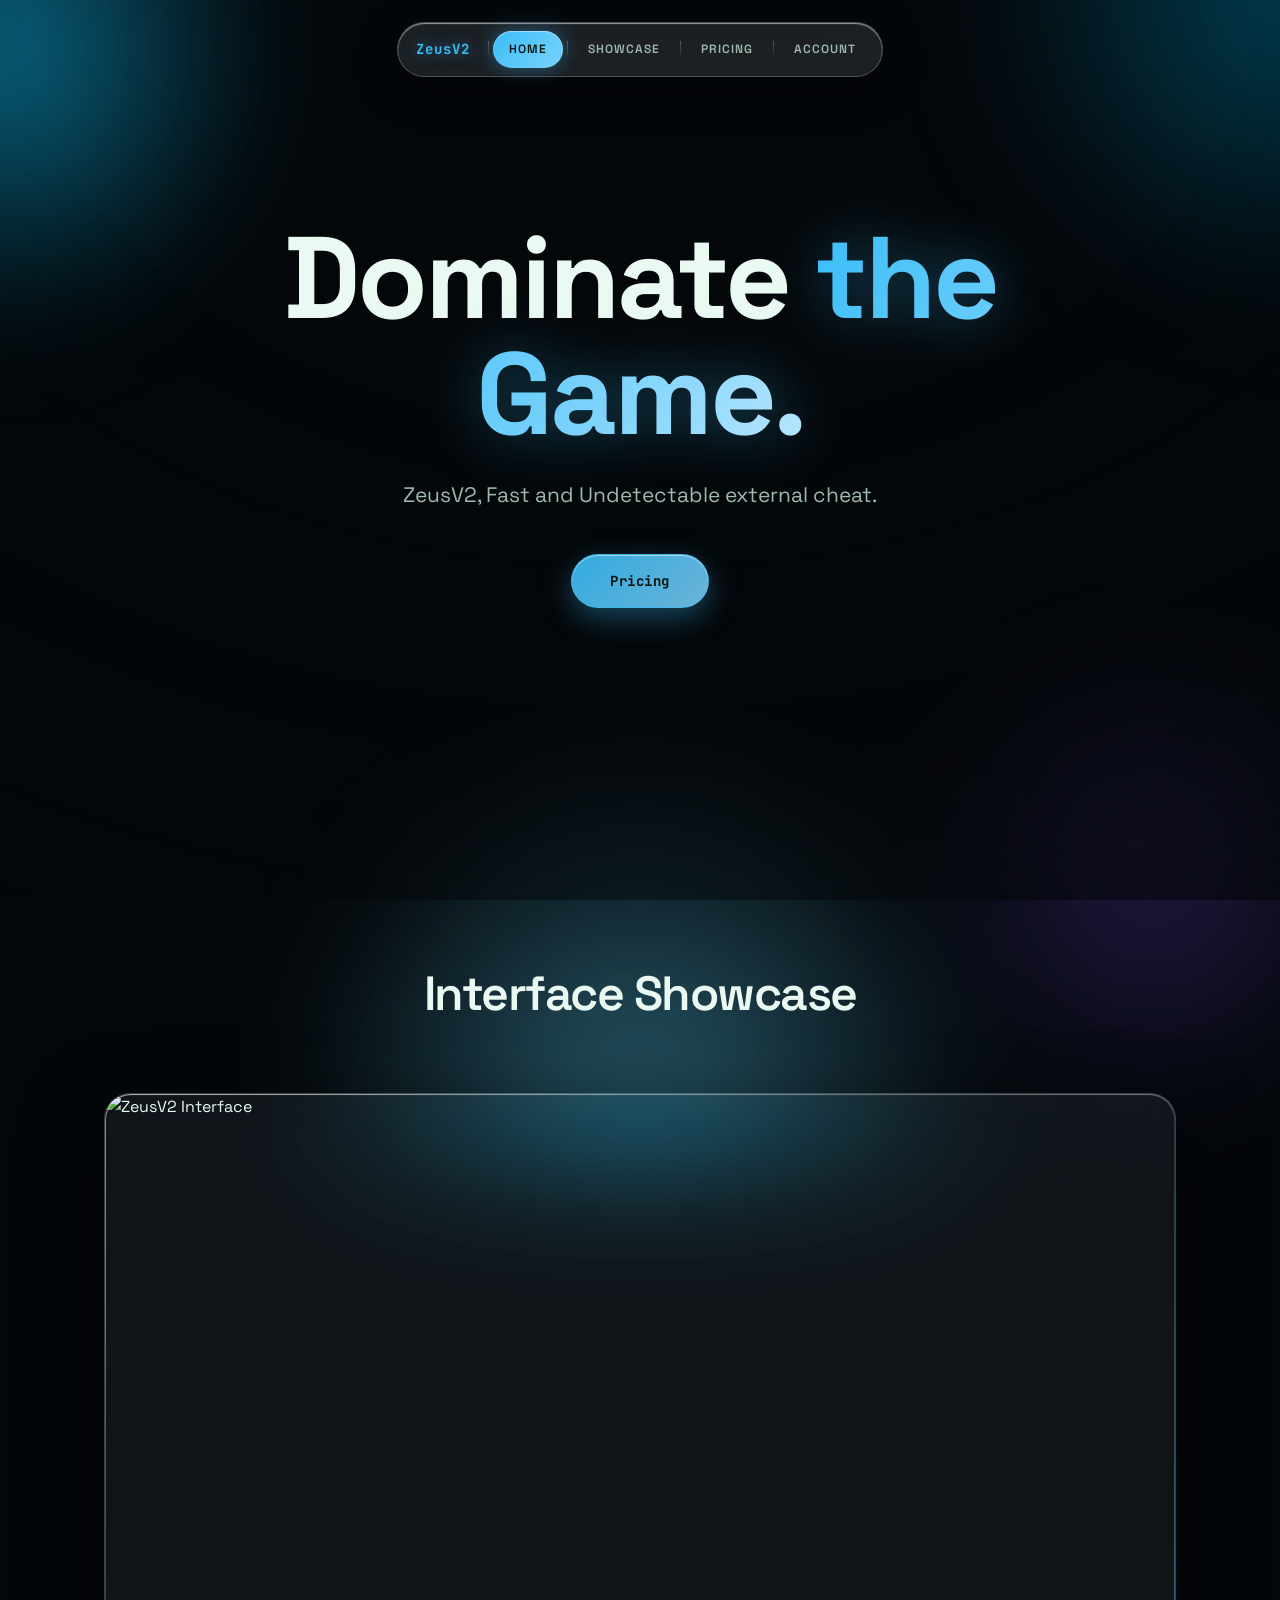
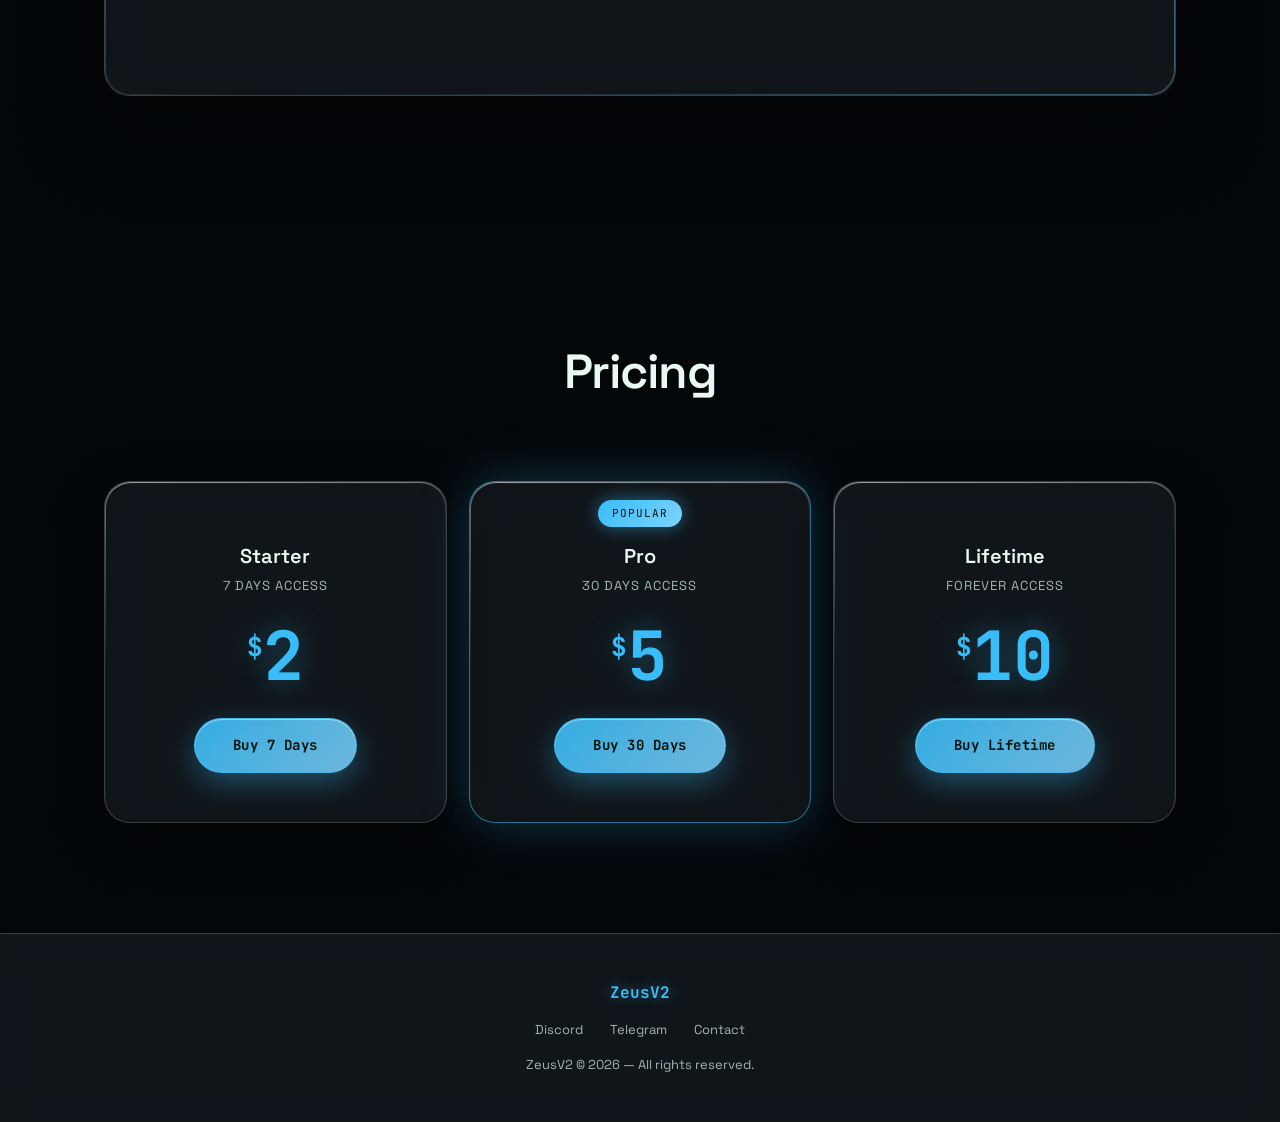
==== index.html @ d85413f5 "Add files via upload" ====
<!DOCTYPE html>
<html lang="en">
<head>
<meta charset="UTF-8" />
<meta name="viewport" content="width=device-width, initial-scale=1.0" />
<title>ZeusV2 — Dominate the Game</title>
<link rel="preconnect" href="https://fonts.googleapis.com" />
<link rel="preconnect" href="https://fonts.gstatic.com" crossorigin />
<link href="https://fonts.googleapis.com/css2?family=Space+Grotesk:wght@400;500;600;700&family=JetBrains+Mono:wght@500;700&display=swap" rel="stylesheet" />
<style>
  :root {
    --bg: #04070a;
    --green: #38bdf8;
    --green-soft: #7dd3fc;
    --green-dim: #0e7490;
    --text: #eafaf2;
    --muted: #9fb8ac;
    --radius: 26px;
    --glass: rgba(255,255,255,0.06);
    --glass-strong: rgba(255,255,255,0.10);
    --glass-border: rgba(255,255,255,0.18);
    --glass-hi: rgba(255,255,255,0.35);
  }

  * { margin: 0; padding: 0; box-sizing: border-box; }
  html { scroll-behavior: smooth; }
  body {
    font-family: 'Space Grotesk', system-ui, sans-serif;
    background: var(--bg); color: var(--text); line-height: 1.6;
    -webkit-font-smoothing: antialiased; overflow-x: hidden; min-height: 100vh;
  }
  ::selection { background: rgba(56,189,248,0.3); color: #fff; }

  /* ===== Liquid color blobs background ===== */
  body::before {
    content: ''; position: fixed; inset: -30%; z-index: 0; pointer-events: none;
    background:
      radial-gradient(38vw 38vw at 18% 22%, rgba(56,189,248,0.55), transparent 60%),
      radial-gradient(42vw 42vw at 82% 18%, rgba(14,116,144,0.5), transparent 60%),
      radial-gradient(46vw 46vw at 50% 95%, rgba(125,211,252,0.4), transparent 60%),
      radial-gradient(30vw 30vw at 75% 80%, rgba(120,90,255,0.25), transparent 60%);
    filter: blur(60px) saturate(140%);
    animation: drift 22s ease-in-out infinite alternate;
  }
  @keyframes drift {
    0%   { transform: translate(0,0) scale(1) rotate(0deg); }
    50%  { transform: translate(4%, -3%) scale(1.08) rotate(8deg); }
    100% { transform: translate(-3%, 4%) scale(1.04) rotate(-6deg); }
  }
  body::after {
    content: ''; position: fixed; inset: 0; z-index: 0; pointer-events: none;
    background: radial-gradient(120% 120% at 50% 0%, transparent 40%, rgba(4,7,10,0.7) 100%);
  }

  /* ===== Cursor glow ===== */
  #cursorGlow {
    position: fixed; top: 0; left: 0; width: 460px; height: 460px; border-radius: 50%;
    pointer-events: none; z-index: 1; transform: translate(-50%, -50%);
    background: radial-gradient(circle, rgba(56,189,248,0.22), rgba(56,189,248,0.07) 35%, transparent 70%);
    filter: blur(14px); transition: opacity .4s; opacity: 0; mix-blend-mode: screen;
  }

  /* ===== Scroll progress ===== */
  #progress {
    position: fixed; top: 0; left: 0; height: 3px; width: 0%; z-index: 300;
    background: linear-gradient(90deg, var(--green-dim), var(--green), var(--green-soft));
    box-shadow: 0 0 12px var(--green);
  }

  .container { max-width: 1120px; margin: 0 auto; padding: 0 24px; position: relative; z-index: 2; }

  /* ===== Liquid glass surface mixin (via shared classes) ===== */
  .glass {
    position: relative;
    background: var(--glass);
    backdrop-filter: blur(22px) saturate(160%);
    -webkit-backdrop-filter: blur(22px) saturate(160%);
    border: 1px solid var(--glass-border);
    box-shadow:
      inset 0 1px 1px var(--glass-hi),
      inset 0 -1px 1px rgba(0,0,0,0.25),
      0 12px 40px rgba(0,0,0,0.45);
  }
  .glass::before {
    content: ''; position: absolute; inset: 0; border-radius: inherit; pointer-events: none;
    background: linear-gradient(160deg, rgba(255,255,255,0.18), transparent 38%);
    opacity: 0.7;
  }

  /* ===== Buttons ===== */
  .btn {
    font-family: 'JetBrains Mono', monospace; font-weight: 700; font-size: 14px;
    letter-spacing: 0.5px; padding: 15px 38px; border-radius: 50px;
    text-decoration: none; display: inline-block; cursor: pointer; position: relative; overflow: hidden;
    transition: transform .25s, box-shadow .25s, background .25s, color .25s;
    border: 1px solid var(--glass-border); color: var(--text);
    background: var(--glass-strong);
    backdrop-filter: blur(14px) saturate(160%);
    -webkit-backdrop-filter: blur(14px) saturate(160%);
    box-shadow: inset 0 1px 1px var(--glass-hi), 0 8px 24px rgba(0,0,0,0.35);
  }
  .btn-primary {
    color: #04130c; border: 1px solid rgba(56,189,248,0.5);
    background: linear-gradient(135deg, rgba(56,189,248,0.9), rgba(125,211,252,0.85));
    box-shadow: inset 0 1px 1px rgba(255,255,255,0.5), 0 10px 30px rgba(56,189,248,0.35);
  }
  .btn-primary:hover { transform: translateY(-3px); box-shadow: inset 0 1px 1px rgba(255,255,255,0.6), 0 14px 44px rgba(56,189,248,0.5); }
  .btn-cta:hover { transform: translateY(-3px); background: var(--glass-strong); box-shadow: inset 0 1px 1px var(--glass-hi), 0 12px 34px rgba(56,189,248,0.25); }

  /* ===== Floating glass panel ===== */
  .side-panel {
    position: fixed; top: 22px; left: 50%; transform: translateX(-50%);
    z-index: 60; display: flex; flex-direction: row; align-items: center; gap: 4px;
    padding: 8px 10px; border-radius: 50px;
    background: rgba(255,255,255,0.10); backdrop-filter: blur(30px) saturate(180%);
    -webkit-backdrop-filter: blur(30px) saturate(180%);
    border: 1px solid rgba(255,255,255,0.22);
    box-shadow: inset 0 1px 1px rgba(255,255,255,0.55), inset 0 -1px 1px rgba(0,0,0,0.18), 0 12px 40px rgba(0,0,0,0.45);
  }
  .side-panel .sp-name {
    font-family: 'JetBrains Mono', monospace; font-weight: 700; font-size: 14px;
    letter-spacing: 1px; color: var(--green); padding: 0 14px 0 8px;
    text-shadow: 0 0 14px rgba(56,189,248,0.6);
  }
  .side-panel .sp-divider { width: 1px; height: 18px; background: linear-gradient(rgba(255,255,255,0.25), transparent); }
  .side-panel a {
    position: relative; color: var(--muted); text-decoration: none; font-size: 12px; font-weight: 600;
    letter-spacing: 1px; text-transform: uppercase; padding: 9px 16px; border-radius: 50px;
    transition: color .25s, background .25s, box-shadow .25s;
  }
  .side-panel a:hover { color: var(--text); background: rgba(255,255,255,0.10); }
  .side-panel a.active {
    color: #04130c; background: linear-gradient(135deg, var(--green), var(--green-soft));
    box-shadow: inset 0 1px 1px rgba(255,255,255,0.5), 0 0 20px rgba(56,189,248,0.4);
  }

  /* ===== Hero ===== */
  .hero {
    min-height: 92vh; display: flex; flex-direction: column;
    justify-content: center; align-items: center; text-align: center;
    padding: 90px 0; max-width: 860px; margin: 0 auto;
  }
  .hero h1 {
    font-family: 'Space Grotesk', sans-serif; font-weight: 700;
    font-size: clamp(52px, 9.5vw, 116px); line-height: 1.0; letter-spacing: -3px;
    color: var(--text);
  }
  .hero h1 .accent {
    background: linear-gradient(120deg, var(--green), var(--green-soft) 60%, #bae6fd);
    -webkit-background-clip: text; background-clip: text; -webkit-text-fill-color: transparent;
    filter: drop-shadow(0 0 30px rgba(56,189,248,0.4));
  }
  .hero p {
    margin-top: 26px; font-size: clamp(16px, 2.2vw, 21px); color: var(--muted);
    max-width: 560px;
  }
  .hero-btns { margin-top: 42px; display: flex; gap: 16px; flex-wrap: wrap; width: 100%; justify-content: center; }

  /* ===== Section ===== */
  section { padding: 110px 0; position: relative; z-index: 2; }
  .section-head { margin-bottom: 60px; text-align: center; }
  .section-head h2 {
    font-size: clamp(30px, 4.5vw, 48px); font-weight: 600; letter-spacing: -1.5px;
    margin-top: 18px; color: var(--text);
  }

  /* ===== Showcase ===== */
  .showcase-frame {
    border-radius: var(--radius); overflow: hidden; position: relative;
    aspect-ratio: 16 / 9;
    background: var(--glass);
    backdrop-filter: blur(22px) saturate(160%);
    -webkit-backdrop-filter: blur(22px) saturate(160%);
    border: 1px solid var(--glass-border);
    box-shadow: inset 0 1px 1px var(--glass-hi), 0 30px 80px rgba(0,0,0,0.55);
  }
  .showcase-frame::before {
    content: ''; position: absolute; inset: 0; border-radius: var(--radius); padding: 1px; pointer-events: none;
    background: linear-gradient(135deg, rgba(255,255,255,0.5), transparent 45%, rgba(125,211,252,0.4));
    -webkit-mask: linear-gradient(#000 0 0) content-box, linear-gradient(#000 0 0);
    -webkit-mask-composite: xor; mask-composite: exclude;
  }
  .showcase-frame img { width: 100%; height: 100%; object-fit: cover; display: block; }

  /* ===== Pricing ===== */
  .plans { display: grid; grid-template-columns: repeat(auto-fit, minmax(290px, 1fr)); gap: 22px; padding-top: 10px; }
  .plan {
    position: relative; border-radius: var(--radius); padding: 58px 34px 42px; text-align: center;
    background: var(--glass); backdrop-filter: blur(22px) saturate(160%);
    -webkit-backdrop-filter: blur(22px) saturate(160%);
    border: 1px solid var(--glass-border);
    box-shadow: inset 0 1px 1px var(--glass-hi), inset 0 -1px 1px rgba(0,0,0,0.25), 0 18px 50px rgba(0,0,0,0.45);
    transition: transform .35s, box-shadow .35s, border-color .35s;
  }
  .plan::before {
    content: ''; position: absolute; inset: 0; border-radius: var(--radius); padding: 1px; pointer-events: none;
    background: linear-gradient(160deg, rgba(255,255,255,0.4), transparent 40%);
    -webkit-mask: linear-gradient(#000 0 0) content-box, linear-gradient(#000 0 0);
    -webkit-mask-composite: xor; mask-composite: exclude;
  }
  .plan:hover { transform: translateY(-6px); border-color: rgba(56,189,248,0.5); box-shadow: inset 0 1px 1px var(--glass-hi), 0 24px 60px rgba(0,0,0,0.5), 0 0 40px rgba(56,189,248,0.2); }
  .plan.featured { border-color: rgba(56,189,248,0.55); box-shadow: inset 0 1px 1px var(--glass-hi), 0 0 50px rgba(56,189,248,0.25); }
  .plan .badge {
    position: absolute; top: 18px; left: 50%; transform: translateX(-50%);
    font-family: 'JetBrains Mono', monospace; font-size: 11px;
    letter-spacing: 1px; text-transform: uppercase; color: #04130c; background: linear-gradient(135deg, var(--green), var(--green-soft));
    padding: 5px 14px; border-radius: 50px; box-shadow: 0 0 18px rgba(56,189,248,0.5);
  }
  .plan .plan-name { font-size: 20px; font-weight: 600; color: var(--text); }
  .plan .plan-duration { color: var(--muted); font-size: 13px; letter-spacing: 1px; text-transform: uppercase; margin-top: 4px; }
  .plan .price {
    font-family: 'JetBrains Mono', monospace; font-weight: 700;
    font-size: clamp(50px, 8vw, 68px); color: var(--green); line-height: 1; margin: 26px 0 6px;
    text-shadow: 0 0 30px rgba(56,189,248,0.4);
  }
  .plan .price span { font-size: 26px; vertical-align: super; }
  .plan .buy-btn { margin-top: 22px; }

  /* ===== Footer ===== */
  footer {
    border-top: 1px solid var(--glass-border); padding: 46px 24px; text-align: center;
    color: var(--muted); font-size: 13px; position: relative; z-index: 2;
    background: var(--glass); backdrop-filter: blur(18px) saturate(160%);
    -webkit-backdrop-filter: blur(18px) saturate(160%);
  }
  footer .f-logo { font-family: 'JetBrains Mono', monospace; color: var(--green); font-weight: 700; margin-bottom: 14px; font-size: 16px; text-shadow: 0 0 14px rgba(56,189,248,0.5); }
  footer a { color: var(--muted); text-decoration: none; margin: 0 12px; transition: color .25s; }
  footer a:hover { color: var(--green); text-shadow: 0 0 10px var(--green); }

  /* ===== Reveal ===== */
  .reveal { opacity: 0; transform: translateY(30px); transition: opacity .8s ease, transform .8s ease; }
  .reveal.visible { opacity: 1; transform: translateY(0); }

  /* ===== Buy modal ===== */
  .modal-overlay {
    position: fixed; inset: 0; z-index: 200; display: none;
    align-items: center; justify-content: center; padding: 24px;
    background: rgba(3,5,7,0.55); backdrop-filter: blur(10px);
    -webkit-backdrop-filter: blur(10px);
  }
  .modal-overlay.open { display: flex; }
  .modal {
    position: relative; border-radius: var(--radius); padding: 44px 38px; max-width: 440px; width: 100%; text-align: center;
    background: var(--glass-strong); backdrop-filter: blur(30px) saturate(170%);
    -webkit-backdrop-filter: blur(30px) saturate(170%);
    border: 1px solid var(--glass-border);
    box-shadow: inset 0 1px 1px var(--glass-hi), inset 0 -1px 1px rgba(0,0,0,0.3), 0 30px 80px rgba(0,0,0,0.6);
    animation: modalIn .35s ease;
  }
  .modal::before {
    content: ''; position: absolute; inset: 0; border-radius: var(--radius); pointer-events: none;
    background: linear-gradient(160deg, rgba(255,255,255,0.22), transparent 40%);
  }
  @keyframes modalIn { from { opacity: 0; transform: translateY(24px) scale(.96); } to { opacity: 1; transform: none; } }
  .modal-close {
    position: absolute; top: 16px; left: 16px; width: 34px; height: 34px; border-radius: 50%;
    display: flex; align-items: center; justify-content: center; cursor: pointer;
    background: var(--glass); border: 1px solid var(--glass-border); color: var(--muted);
    font-size: 18px; line-height: 1; transition: color .25s, background .25s, border-color .25s;
  }
  .modal-close:hover { color: #ff6b6b; border-color: rgba(255,107,107,0.5); background: rgba(255,107,107,0.12); }
  .modal h2 { font-size: 28px; font-weight: 700; letter-spacing: -0.5px; margin-bottom: 8px; margin-top: 4px; }
  .modal .m-plan { color: var(--green); font-family: 'JetBrains Mono', monospace; font-size: 19px; margin-bottom: 4px; text-shadow: 0 0 16px rgba(56,189,248,0.4); }
  .modal .m-price { color: var(--muted); font-size: 15px; margin-bottom: 28px; }
  .modal .m-msg { font-size: 13px; min-height: 18px; margin-top: 16px; }
  .modal .m-msg.ok { color: var(--green); }
  .modal .m-msg.warn { color: #ffb86b; }
  .modal .m-actions { display: flex; gap: 12px; }
  .modal .m-actions .btn { margin-top: 0; }
  .modal .btn-ghost { background: var(--glass); color: var(--muted); }
  .modal .btn-ghost:hover { color: var(--text); background: var(--glass-strong); }

  @media (max-width: 900px) { .side-panel { display: none; } }
  @media (max-width: 768px) {
    .hero { min-height: 82vh; }
    section { padding: 72px 0; }
  }
</style>
</head>
<body>

<div id="progress"></div>
<div id="cursorGlow"></div>

<aside class="side-panel">
  <div class="sp-name">ZeusV2</div>
  <div class="sp-divider"></div>
  <a href="#top" class="nav-link">Home</a>
  <div class="sp-divider"></div>
  <a href="#showcase" class="nav-link">Showcase</a>
  <div class="sp-divider"></div>
  <a href="#pricing" class="nav-link">Pricing</a>
  <div class="sp-divider"></div>
  <a href="account.html" class="nav-link">Account</a>
</aside>

<header id="top" class="hero container">
  <h1>Dominate <span class="accent">the Game.</span></h1>
  <p>ZeusV2, Fast and Undetectable external cheat.</p>
  <div class="hero-btns">
    <a href="#pricing" class="btn btn-primary">Pricing</a>
  </div>
</header>

<section id="showcase">
  <div class="container">
    <div class="section-head reveal">
      <h2>Interface Showcase</h2>
    </div>
    <div class="showcase-frame reveal">
      <img src="george%20floyd%20Archives%20-%20Page%202%20of%205%20-%20Rolling%20Out.jfif" alt="ZeusV2 Interface" />
    </div>
  </div>
</section>

<section id="pricing">
  <div class="container">
    <div class="section-head reveal">
      <h2>Pricing</h2>
    </div>
    <div class="plans">
      <div class="plan">
        <div class="plan-name">Starter</div>
        <div class="plan-duration">7 Days Access</div>
        <div class="price"><span>$</span>2</div>
        <a href="#" class="btn btn-primary buy-btn" data-plan="7 Days" data-price="$2">Buy 7 Days</a>
      </div>

      <div class="plan featured">
        <div class="badge">Popular</div>
        <div class="plan-name">Pro</div>
        <div class="plan-duration">30 Days Access</div>
        <div class="price"><span>$</span>5</div>
        <a href="#" class="btn btn-primary buy-btn" data-plan="30 Days" data-price="$5">Buy 30 Days</a>
      </div>

      <div class="plan">
        <div class="plan-name">Lifetime</div>
        <div class="plan-duration">Forever Access</div>
        <div class="price"><span>$</span>10</div>
        <a href="#" class="btn btn-primary buy-btn" data-plan="Lifetime" data-price="$10">Buy Lifetime</a>
      </div>
    </div>
  </div>
</section>

<footer>
  <div class="f-logo">ZeusV2</div>
  <div>
    <a href="#">Discord</a>
    <a href="https://t.me/undetectcheat" target="_blank" rel="noopener">Telegram</a>
    <a href="#">Contact</a>
  </div>
  <div style="margin-top:14px;">ZeusV2 © 2026 — All rights reserved.</div>
</footer>

<!-- Buy modal -->
<div class="modal-overlay" id="buyModal">
  <div class="modal">
    <button type="button" class="modal-close" id="mClose" aria-label="Close">&times;</button>
    <h2 id="mTitle">Confirm Purchase</h2>
    <div class="m-plan" id="mPlan">—</div>
    <div class="m-price" id="mPrice">—</div>
    <div class="m-actions" style="justify-content:center;">
      <button type="button" class="btn btn-primary" id="mGet">Purchase</button>
    </div>
    <div class="m-msg" id="mMsg"></div>
  </div>
</div>

<script>
  /* ===== Reveal on scroll ===== */
  const observer = new IntersectionObserver((entries) => {
    entries.forEach((e) => { if (e.isIntersecting) { e.target.classList.add('visible'); observer.unobserve(e.target); } });
  }, { threshold: 0.15 });
  document.querySelectorAll('.reveal').forEach((el) => observer.observe(el));

  /* ===== Scroll progress ===== */
  const progress = document.getElementById('progress');
  const onScroll = () => {
    const h = document.documentElement;
    const scrolled = (h.scrollTop) / (h.scrollHeight - h.clientHeight) * 100;
    progress.style.width = scrolled + '%';
  };
  window.addEventListener('scroll', onScroll); onScroll();

  /* ===== Active nav highlight ===== */
  const navLinks = document.querySelectorAll('.side-panel .nav-link');
  const sections = ['top', 'showcase', 'pricing'].map(id => document.getElementById(id)).filter(Boolean);
  const navObserver = new IntersectionObserver((entries) => {
    entries.forEach((e) => {
      if (e.isIntersecting) {
        const id = e.target.id;
        navLinks.forEach(a => a.classList.toggle('active', a.getAttribute('href') === '#' + id));
      }
    });
  }, { threshold: 0.4 });
  sections.forEach(s => navObserver.observe(s));

  /* ===== Cursor glow ===== */
  const cursorGlow = document.getElementById('cursorGlow');
  let cgX = window.innerWidth / 2, cgY = window.innerHeight / 2;
  let tgX = cgX, tgY = cgY;
  window.addEventListener('mousemove', (e) => {
    tgX = e.clientX; tgY = e.clientY;
    cursorGlow.style.opacity = '1';
  });
  window.addEventListener('mouseleave', () => { cursorGlow.style.opacity = '0'; });
  const renderGlow = () => {
    cgX += (tgX - cgX) * 0.15;
    cgY += (tgY - cgY) * 0.15;
    cursorGlow.style.left = cgX + 'px';
    cursorGlow.style.top = cgY + 'px';
    requestAnimationFrame(renderGlow);
  };
  renderGlow();

  /* ===== Buy modal ===== */
  const modal = document.getElementById('buyModal');
  const mPlan = document.getElementById('mPlan');
  const mPrice = document.getElementById('mPrice');
  const mMsg = document.getElementById('mMsg');
  let selectedPlan = null;

  function openModal(plan, price) {
    selectedPlan = plan;
    mPlan.textContent = plan + ' Access';
    mPrice.textContent = 'Price: ' + price;
    mMsg.textContent = '';
    mMsg.className = 'm-msg';
    modal.classList.add('open');
  }
  function closeModal() { modal.classList.remove('open'); }

  document.querySelectorAll('.buy-btn').forEach((btn) => {
    btn.addEventListener('click', (e) => {
      e.preventDefault();
      openModal(btn.dataset.plan, btn.dataset.price);
    });
  });
  document.getElementById('mClose').addEventListener('click', closeModal);
  modal.addEventListener('click', (e) => { if (e.target === modal) closeModal(); });
  document.addEventListener('keydown', (e) => { if (e.key === 'Escape') closeModal(); });

  document.getElementById('mGet').addEventListener('click', () => {
    const sessionUser = localStorage.getItem('zeus-session') || sessionStorage.getItem('zeus-session');
    if (!sessionUser) {
      mMsg.className = 'm-msg warn';
      mMsg.textContent = 'Please sign in first. Redirecting to account…';
      setTimeout(() => { window.location.href = 'account.html'; }, 1100);
      return;
    }
    try {
      const accounts = JSON.parse(localStorage.getItem('zeus-accounts') || '[]');
      const acc = accounts.find(a => a.username === sessionUser || a.email === sessionUser);
      if (acc) {
        acc.subscription = selectedPlan;
        acc.frozen = false;
        localStorage.setItem('zeus-accounts', JSON.stringify(accounts));
      }
      mMsg.className = 'm-msg ok';
      mMsg.textContent = 'Subscription activated: ' + selectedPlan + '!';
      setTimeout(closeModal, 1100);
    } catch (err) {
      mMsg.className = 'm-msg warn';
      mMsg.textContent = 'Something went wrong.';
    }
  });

</script>
</body>
</html>
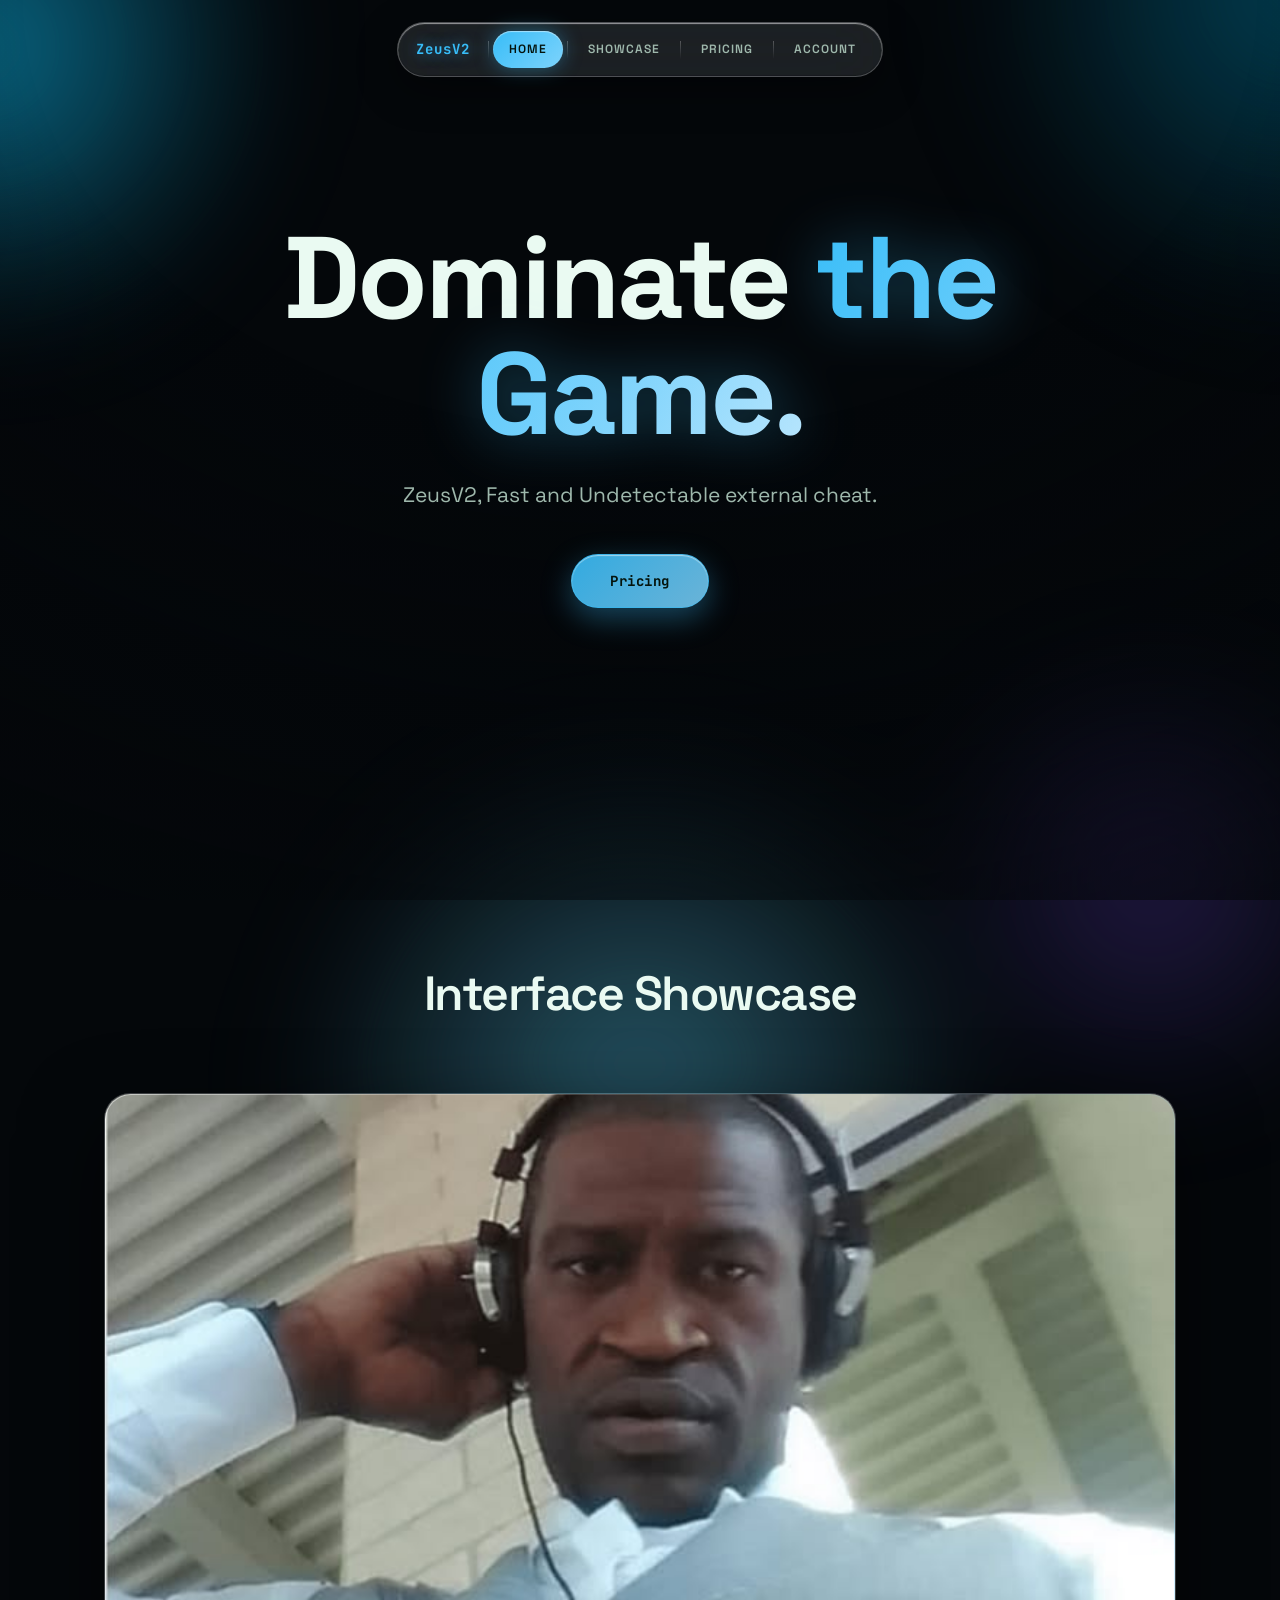
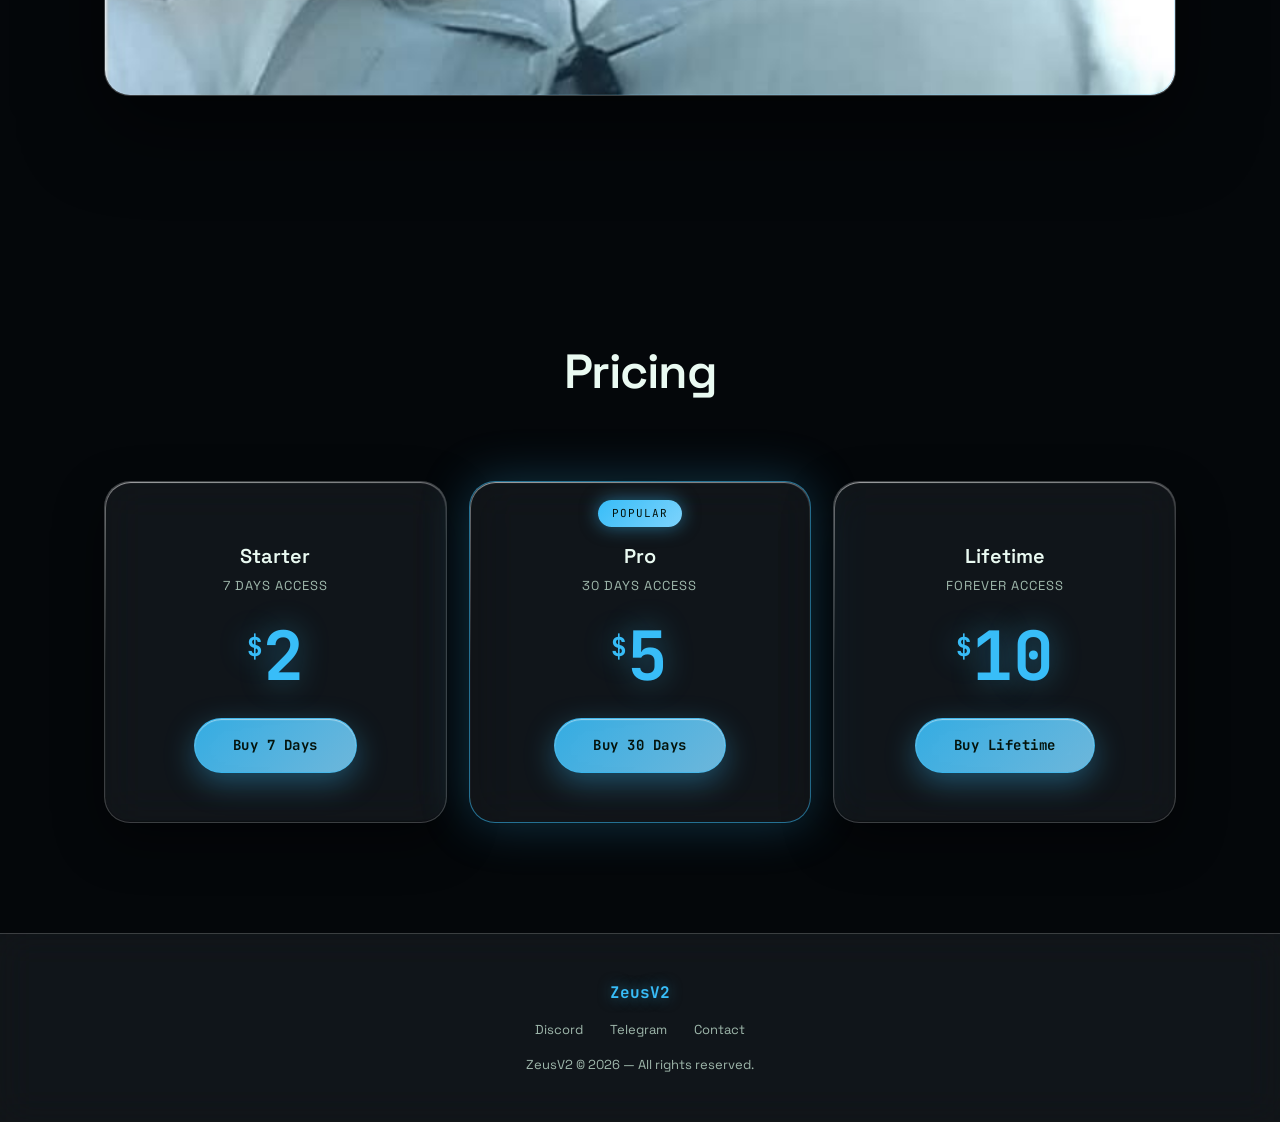
==== commit 8a1e8d16: "Add files via upload" ====
--- a/index.html
+++ b/index.html
@@ -308,7 +308,7 @@
       <h2>Interface Showcase</h2>
     </div>
     <div class="showcase-frame reveal">
-      <img src="george%20floyd%20Archives%20-%20Page%202%20of%205%20-%20Rolling%20Out.jfif" alt="ZeusV2 Interface" />
+      <img src="showcase.jfif" alt="ZeusV2 Interface" />
     </div>
   </div>
 </section>
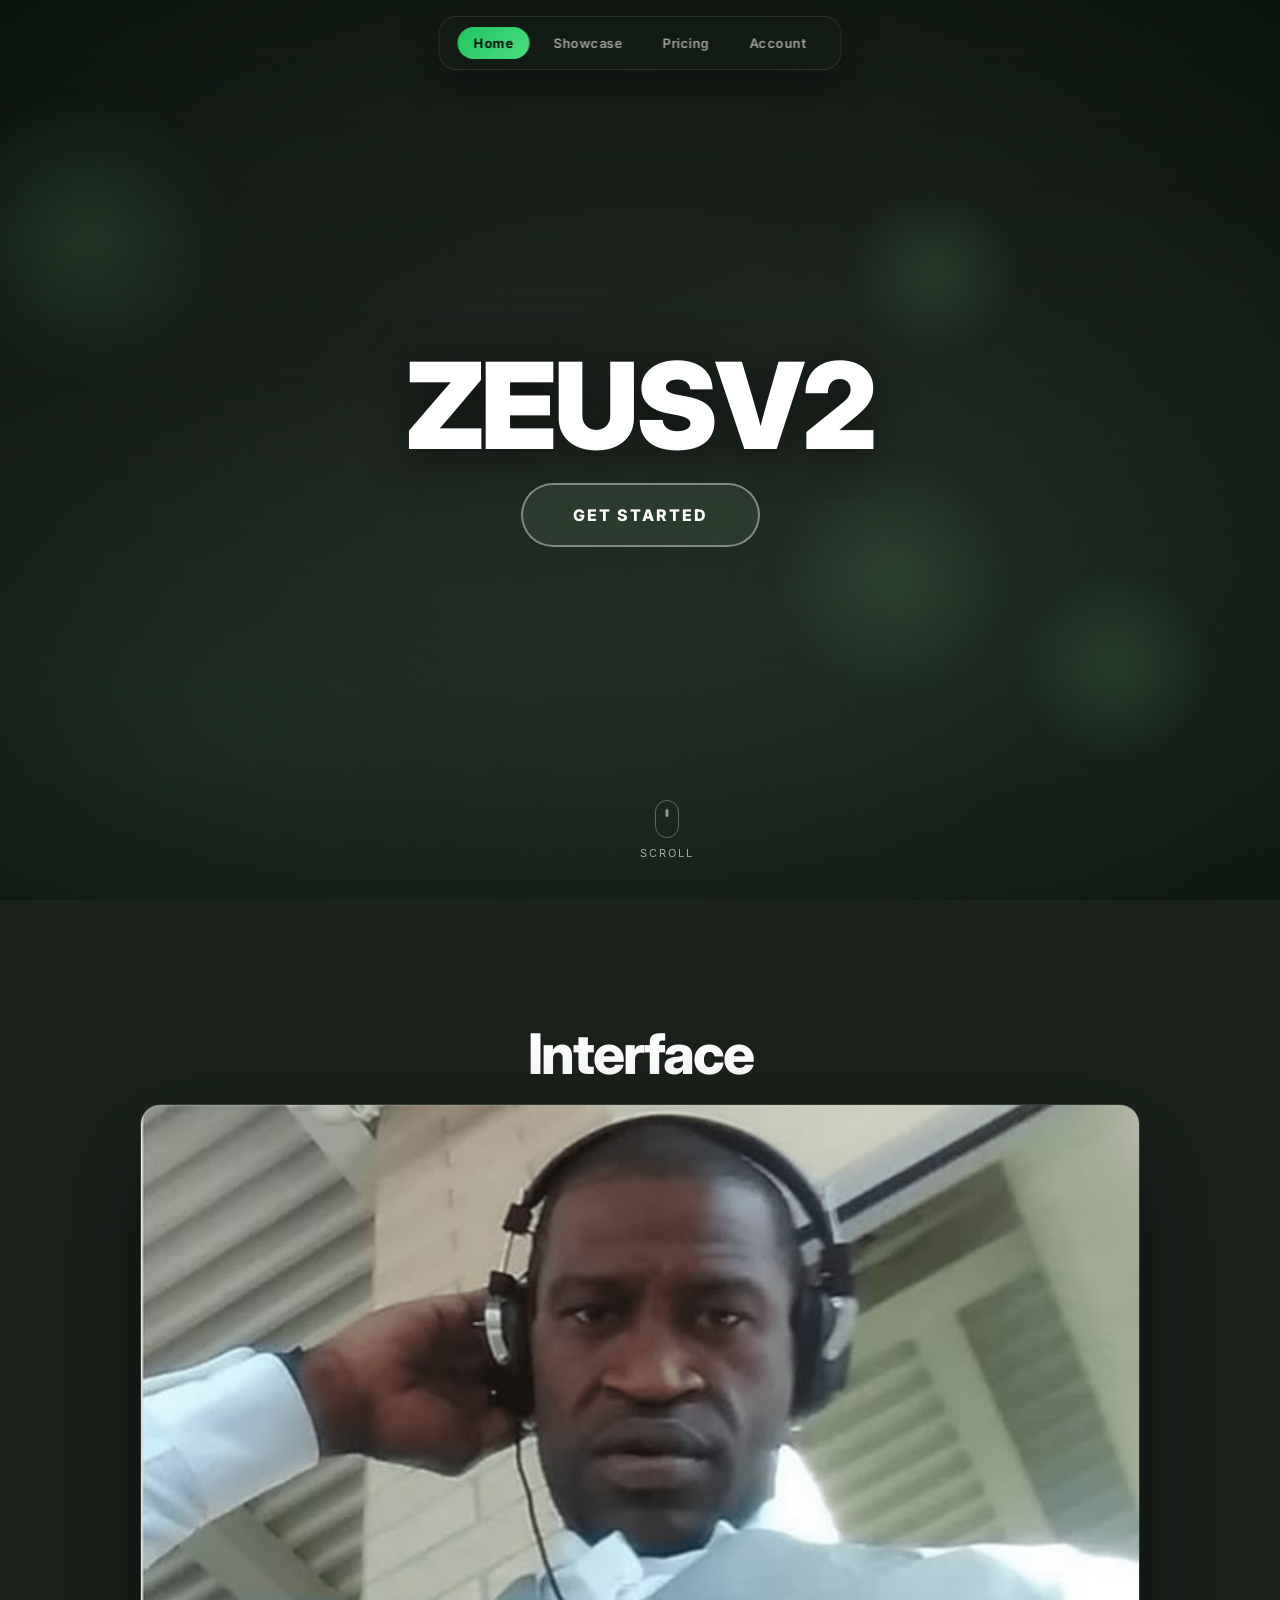
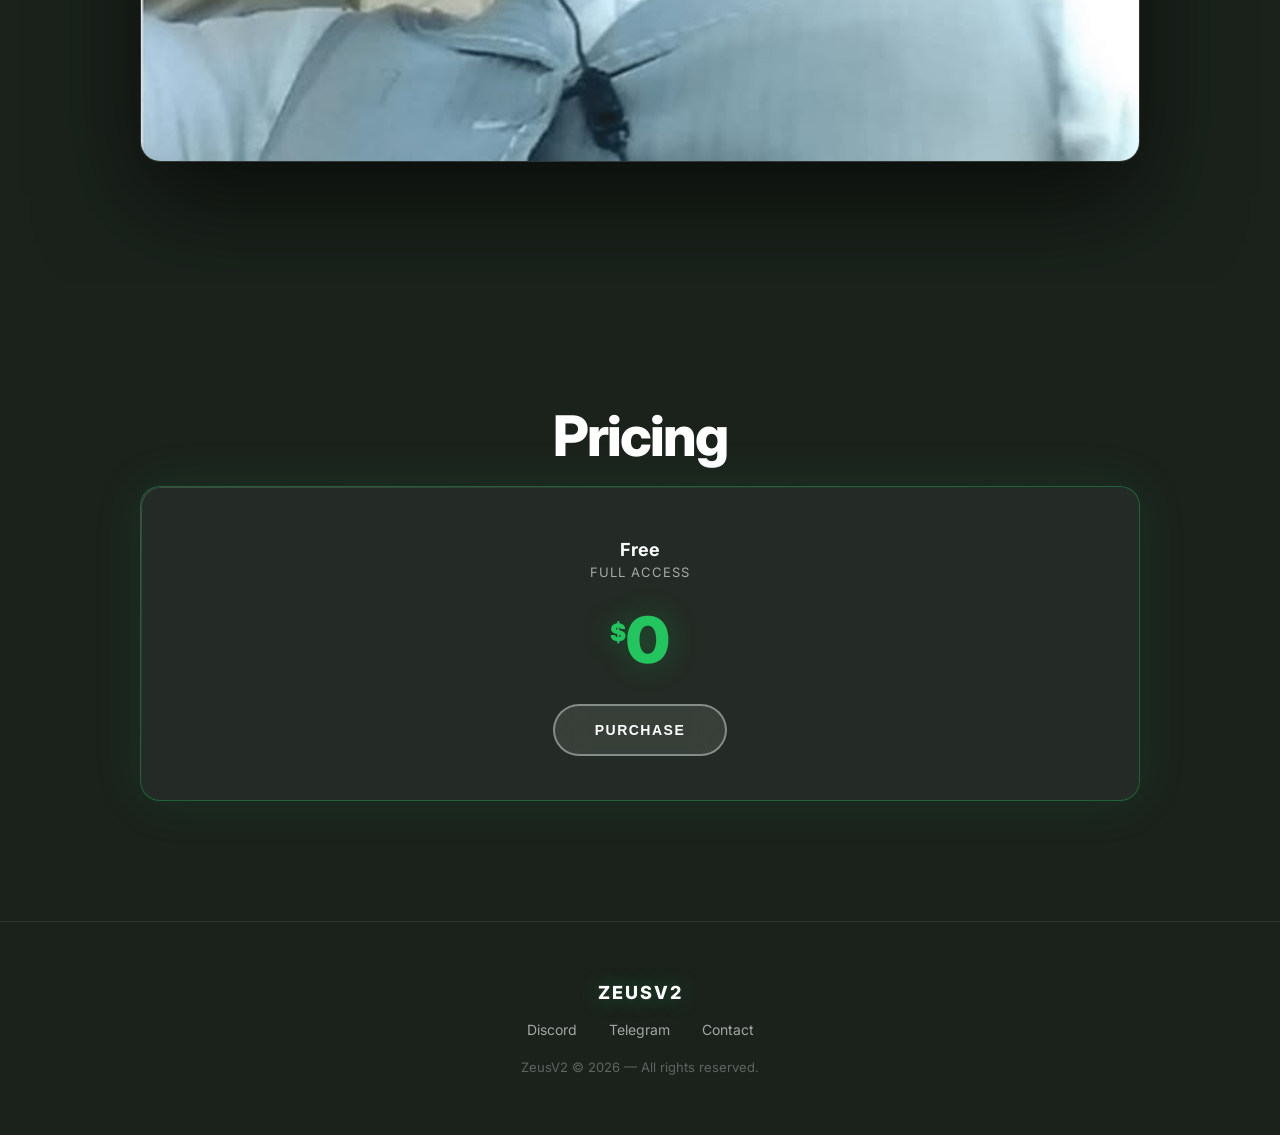
==== commit 689a34e9: "Add files via upload" ====
--- a/index.html
+++ b/index.html
@@ -6,420 +6,633 @@
 <title>ZeusV2 — Dominate the Game</title>
 <link rel="preconnect" href="https://fonts.googleapis.com" />
 <link rel="preconnect" href="https://fonts.gstatic.com" crossorigin />
-<link href="https://fonts.googleapis.com/css2?family=Space+Grotesk:wght@400;500;600;700&family=JetBrains+Mono:wght@500;700&display=swap" rel="stylesheet" />
+<link href="https://fonts.googleapis.com/css2?family=Inter:wght@400;500;600;700;800;900&family=Playfair+Display:ital,wght@1,400&display=swap" rel="stylesheet" />
 <style>
   :root {
-    --bg: #04070a;
-    --green: #38bdf8;
-    --green-soft: #7dd3fc;
-    --green-dim: #0e7490;
-    --text: #eafaf2;
-    --muted: #9fb8ac;
-    --radius: 26px;
-    --glass: rgba(255,255,255,0.06);
-    --glass-strong: rgba(255,255,255,0.10);
+    --white: #ffffff;
+    --glass-bg: rgba(255,255,255,0.08);
     --glass-border: rgba(255,255,255,0.18);
     --glass-hi: rgba(255,255,255,0.35);
+    --green: #22c55e;
+    --green-soft: #4ade80;
+    --text: #eafaf2;
+    --muted: rgba(255,255,255,0.6);
   }
 
   * { margin: 0; padding: 0; box-sizing: border-box; }
   html { scroll-behavior: smooth; }
   body {
-    font-family: 'Space Grotesk', system-ui, sans-serif;
-    background: var(--bg); color: var(--text); line-height: 1.6;
-    -webkit-font-smoothing: antialiased; overflow-x: hidden; min-height: 100vh;
-  }
-  ::selection { background: rgba(56,189,248,0.3); color: #fff; }
-
-  /* ===== Liquid color blobs background ===== */
+    font-family: 'Inter', system-ui, sans-serif;
+    background: #1c231d;
+    color: var(--white);
+    overflow-x: hidden;
+    min-height: 100vh;
+  }
   body::before {
-    content: ''; position: fixed; inset: -30%; z-index: 0; pointer-events: none;
+    content: ''; position: fixed; inset: 0; z-index: -2;
+    background: #1c231d;
+  }
+  #bgParallax {
+    position: fixed; inset: -40px; z-index: -2; pointer-events: none;
+    background: url('https://images.unsplash.com/photo-1448375240586-882707db888b?w=1920&q=80') center/cover no-repeat;
+    transform: scale(1.08);
+    will-change: transform;
+  }
+  body::after {
+    content: ''; position: fixed; inset: 0; z-index: -1; pointer-events: none;
+    background: linear-gradient(180deg, rgba(28,35,29,0.55) 0%, rgba(28,35,29,0.75) 50%, rgba(28,35,29,0.9) 100%);
+  }
+  ::selection { background: rgba(34,197,94,0.3); color: #fff; }
+
+  /* ===== HERO ===== */
+  .hero {
+    position: relative;
+    width: 100%; height: 100vh;
+    display: flex; flex-direction: column;
+    justify-content: center; align-items: center;
+    text-align: center;
+    overflow: hidden;
+    perspective: 1200px;
+  }
+
+  /* Vignette */
+  .hero-vignette {
+    position: absolute; inset: 0; z-index: 1; pointer-events: none;
+    background: radial-gradient(ellipse at center, transparent 30%, rgba(5,15,8,0.7) 100%);
+  }
+
+  /* Fog overlay */
+  .hero-fog {
+    position: absolute; inset: 0; z-index: 1; pointer-events: none;
     background:
-      radial-gradient(38vw 38vw at 18% 22%, rgba(56,189,248,0.55), transparent 60%),
-      radial-gradient(42vw 42vw at 82% 18%, rgba(14,116,144,0.5), transparent 60%),
-      radial-gradient(46vw 46vw at 50% 95%, rgba(125,211,252,0.4), transparent 60%),
-      radial-gradient(30vw 30vw at 75% 80%, rgba(120,90,255,0.25), transparent 60%);
-    filter: blur(60px) saturate(140%);
-    animation: drift 22s ease-in-out infinite alternate;
-  }
-  @keyframes drift {
-    0%   { transform: translate(0,0) scale(1) rotate(0deg); }
-    50%  { transform: translate(4%, -3%) scale(1.08) rotate(8deg); }
-    100% { transform: translate(-3%, 4%) scale(1.04) rotate(-6deg); }
-  }
-  body::after {
-    content: ''; position: fixed; inset: 0; z-index: 0; pointer-events: none;
-    background: radial-gradient(120% 120% at 50% 0%, transparent 40%, rgba(4,7,10,0.7) 100%);
-  }
-
-  /* ===== Cursor glow ===== */
-  #cursorGlow {
-    position: fixed; top: 0; left: 0; width: 460px; height: 460px; border-radius: 50%;
-    pointer-events: none; z-index: 1; transform: translate(-50%, -50%);
-    background: radial-gradient(circle, rgba(56,189,248,0.22), rgba(56,189,248,0.07) 35%, transparent 70%);
-    filter: blur(14px); transition: opacity .4s; opacity: 0; mix-blend-mode: screen;
-  }
-
-  /* ===== Scroll progress ===== */
-  #progress {
-    position: fixed; top: 0; left: 0; height: 3px; width: 0%; z-index: 300;
-    background: linear-gradient(90deg, var(--green-dim), var(--green), var(--green-soft));
-    box-shadow: 0 0 12px var(--green);
-  }
-
-  .container { max-width: 1120px; margin: 0 auto; padding: 0 24px; position: relative; z-index: 2; }
-
-  /* ===== Liquid glass surface mixin (via shared classes) ===== */
-  .glass {
+      radial-gradient(60% 40% at 20% 80%, rgba(100,160,120,0.12), transparent),
+      radial-gradient(50% 50% at 80% 70%, rgba(80,140,100,0.1), transparent);
+    animation: fogDrift 20s ease-in-out infinite alternate;
+  }
+  @keyframes fogDrift {
+    0%   { transform: translate(0, 0) scale(1); opacity: 0.8; }
+    50%  { transform: translate(3%, -2%) scale(1.05); opacity: 1; }
+    100% { transform: translate(-2%, 3%) scale(1.02); opacity: 0.9; }
+  }
+
+  /* Lens / bokeh blur spots */
+  .bokeh {
+    position: absolute; border-radius: 50%; pointer-events: none; z-index: 2;
+    background: radial-gradient(circle, rgba(120,200,140,0.15), transparent 70%);
+    filter: blur(8px);
+    animation: bokehFloat 12s ease-in-out infinite alternate;
+  }
+  .bokeh-1 { width: 300px; height: 300px; top: 10%; left: -5%; animation-delay: 0s; }
+  .bokeh-2 { width: 200px; height: 200px; bottom: 15%; right: 5%; animation-delay: -4s; }
+  .bokeh-3 { width: 250px; height: 250px; top: 50%; left: 60%; animation-delay: -8s; }
+  .bokeh-4 { width: 180px; height: 180px; top: 20%; right: 20%; animation-delay: -2s; }
+  @keyframes bokehFloat {
+    0%   { transform: translate(0, 0) scale(1); opacity: 0.6; }
+    100% { transform: translate(20px, -30px) scale(1.15); opacity: 1; }
+  }
+
+  /* Falling leaves */
+  .leaves { position: absolute; inset: 0; z-index: 3; pointer-events: none; overflow: hidden; }
+  .leaf {
+    position: absolute;
+    width: 22px; height: 22px;
+    opacity: 0;
+    will-change: transform, opacity;
+  }
+  .leaf svg { width: 100%; height: 100%; }
+
+  /* Content */
+  .hero-content {
+    position: relative; z-index: 10;
+    max-width: 900px; padding: 0 24px;
+  }
+
+  /* Title */
+  .hero-title {
+    font-family: 'Inter', sans-serif;
+    font-size: clamp(48px, 10vw, 120px);
+    font-weight: 900;
+    line-height: 0.95;
+    letter-spacing: -3px;
+    color: var(--white);
+    text-transform: uppercase;
+    margin-bottom: 20px;
+    opacity: 0; animation: fadeUp 1s 0.5s forwards;
+    text-shadow: 0 4px 40px rgba(0,0,0,0.5);
+  }
+  .hero-title .line { display: block; }
+  .hero-title .accent {
+    background: linear-gradient(135deg, #4ade80, #22c55e, #86efac);
+    -webkit-background-clip: text; background-clip: text;
+    -webkit-text-fill-color: transparent;
+  }
+
+  /* Subtitle */
+  .hero-sub {
+    font-family: 'Playfair Display', serif;
+    font-style: italic;
+    font-size: clamp(15px, 2vw, 20px);
+    color: var(--muted);
+    margin-bottom: 44px;
+    opacity: 0; animation: fadeUp 1s 0.7s forwards;
+  }
+
+/* CTA Button */
+.hero-btn {
+    display: inline-block;
+    padding: 20px 50px;
+    border: 2px solid rgba(255,255,255,0.4);
+    border-radius: 50px;
+    background: rgba(255,255,255,0.08);
+    backdrop-filter: blur(20px) saturate(180%);
+    -webkit-backdrop-filter: blur(20px) saturate(180%);
+    color: var(--white);
+    font-family: 'Inter', sans-serif;
+    font-size: 16px; font-weight: 800;
+    letter-spacing: 2px; text-transform: uppercase;
+    text-decoration: none;
+    cursor: pointer;
+    position: relative; overflow: hidden;
+    transition: transform 0.3s, box-shadow 0.3s, border-color 0.3s, background 0.3s;
+    opacity: 0; animation: fadeUp 1s 0.9s forwards;
+}
+.hero-btn::before {
+    content: ''; position: absolute; inset: 0; border-radius: inherit;
+    background: linear-gradient(135deg, rgba(255,255,255,0.2), transparent 60%);
+    opacity: 0; transition: opacity 0.3s;
+}
+.hero-btn:hover {
+    transform: translateY(-4px);
+    border-color: rgba(255,255,255,0.7);
+    background: rgba(255,255,255,0.15);
+    box-shadow: 0 25px 60px rgba(0,0,0,0.4), 0 0 40px rgba(0,0,0,0.2);
+}
+.hero-btn:hover::before { opacity: 1; }
+.hero-btn.loading { color: transparent !important; pointer-events: none; }
+.hero-btn.loading::after {
+    content: ''; position: absolute; top: 50%; left: 50%; width: 22px; height: 22px;
+    margin: -11px 0 0 -11px; border: 2px solid var(--white); border-right-color: transparent;
+    border-radius: 50%; animation: spin 0.6s linear infinite;
+}
+
+  /* Scroll hint */
+  .scroll-hint {
+    position: absolute; bottom: 40px; left: 50%; transform: translateX(-50%);
+    z-index: 10; display: flex; flex-direction: column; align-items: center;
+    gap: 8px; color: var(--muted); font-size: 11px; letter-spacing: 2px; text-transform: uppercase;
+    opacity: 0; animation: fadeUp 1s 1.2s forwards;
+  }
+  .scroll-hint .mouse {
+    width: 24px; height: 38px; border: 1.5px solid rgba(255,255,255,0.3);
+    border-radius: 12px; position: relative;
+  }
+  .scroll-hint .mouse::after {
+    content: ''; position: absolute; top: 8px; left: 50%; transform: translateX(-50%);
+    width: 3px; height: 8px; background: rgba(255,255,255,0.5); border-radius: 2px;
+    animation: scrollWheel 1.8s ease-in-out infinite;
+  }
+  @keyframes scrollWheel {
+    0%   { opacity: 1; transform: translateX(-50%) translateY(0); }
+    100% { opacity: 0; transform: translateX(-50%) translateY(10px); }
+  }
+
+  @keyframes fadeUp {
+    from { opacity: 0; transform: translateY(30px); }
+    to   { opacity: 1; transform: translateY(0); }
+  }
+
+  /* ===== SECTIONS ===== */
+  .section {
+    position: relative; z-index: 5;
+    padding: 120px 24px;
+    background: rgba(28,35,29,0.82);
+  }
+  .section-inner { max-width: 1100px; margin: 0 auto; }
+  .section-title {
+    font-size: clamp(32px, 5vw, 56px);
+    font-weight: 800; letter-spacing: -2px;
+    margin-bottom: 16px;
+  }
+  .section-sub {
+    font-size: 17px; color: var(--muted); max-width: 600px; margin-bottom: 60px;
+  }
+
+  /* Showcase */
+  .showcase-section {
+    padding: 120px 24px;
+    background: rgba(28,35,29,0.82);
+    position: relative; z-index: 5;
+  }
+  .showcase-frame {
+    max-width: 1000px; margin: 0 auto;
+    border-radius: 20px; overflow: hidden;
+    border: 1px solid rgba(255,255,255,0.1);
+    box-shadow: 0 40px 100px rgba(0,0,0,0.6);
     position: relative;
-    background: var(--glass);
-    backdrop-filter: blur(22px) saturate(160%);
-    -webkit-backdrop-filter: blur(22px) saturate(160%);
-    border: 1px solid var(--glass-border);
-    box-shadow:
-      inset 0 1px 1px var(--glass-hi),
-      inset 0 -1px 1px rgba(0,0,0,0.25),
-      0 12px 40px rgba(0,0,0,0.45);
-  }
-  .glass::before {
-    content: ''; position: absolute; inset: 0; border-radius: inherit; pointer-events: none;
-    background: linear-gradient(160deg, rgba(255,255,255,0.18), transparent 38%);
-    opacity: 0.7;
-  }
-
-  /* ===== Buttons ===== */
-  .btn {
-    font-family: 'JetBrains Mono', monospace; font-weight: 700; font-size: 14px;
-    letter-spacing: 0.5px; padding: 15px 38px; border-radius: 50px;
-    text-decoration: none; display: inline-block; cursor: pointer; position: relative; overflow: hidden;
-    transition: transform .25s, box-shadow .25s, background .25s, color .25s;
-    border: 1px solid var(--glass-border); color: var(--text);
-    background: var(--glass-strong);
-    backdrop-filter: blur(14px) saturate(160%);
-    -webkit-backdrop-filter: blur(14px) saturate(160%);
-    box-shadow: inset 0 1px 1px var(--glass-hi), 0 8px 24px rgba(0,0,0,0.35);
-  }
-  .btn-primary {
-    color: #04130c; border: 1px solid rgba(56,189,248,0.5);
-    background: linear-gradient(135deg, rgba(56,189,248,0.9), rgba(125,211,252,0.85));
-    box-shadow: inset 0 1px 1px rgba(255,255,255,0.5), 0 10px 30px rgba(56,189,248,0.35);
-  }
-  .btn-primary:hover { transform: translateY(-3px); box-shadow: inset 0 1px 1px rgba(255,255,255,0.6), 0 14px 44px rgba(56,189,248,0.5); }
-  .btn-cta:hover { transform: translateY(-3px); background: var(--glass-strong); box-shadow: inset 0 1px 1px var(--glass-hi), 0 12px 34px rgba(56,189,248,0.25); }
-
-  /* ===== Floating glass panel ===== */
-  .side-panel {
-    position: fixed; top: 22px; left: 50%; transform: translateX(-50%);
-    z-index: 60; display: flex; flex-direction: row; align-items: center; gap: 4px;
-    padding: 8px 10px; border-radius: 50px;
-    background: rgba(255,255,255,0.10); backdrop-filter: blur(30px) saturate(180%);
-    -webkit-backdrop-filter: blur(30px) saturate(180%);
-    border: 1px solid rgba(255,255,255,0.22);
-    box-shadow: inset 0 1px 1px rgba(255,255,255,0.55), inset 0 -1px 1px rgba(0,0,0,0.18), 0 12px 40px rgba(0,0,0,0.45);
-  }
-  .side-panel .sp-name {
-    font-family: 'JetBrains Mono', monospace; font-weight: 700; font-size: 14px;
-    letter-spacing: 1px; color: var(--green); padding: 0 14px 0 8px;
-    text-shadow: 0 0 14px rgba(56,189,248,0.6);
-  }
-  .side-panel .sp-divider { width: 1px; height: 18px; background: linear-gradient(rgba(255,255,255,0.25), transparent); }
-  .side-panel a {
-    position: relative; color: var(--muted); text-decoration: none; font-size: 12px; font-weight: 600;
-    letter-spacing: 1px; text-transform: uppercase; padding: 9px 16px; border-radius: 50px;
-    transition: color .25s, background .25s, box-shadow .25s;
-  }
-  .side-panel a:hover { color: var(--text); background: rgba(255,255,255,0.10); }
-  .side-panel a.active {
-    color: #04130c; background: linear-gradient(135deg, var(--green), var(--green-soft));
-    box-shadow: inset 0 1px 1px rgba(255,255,255,0.5), 0 0 20px rgba(56,189,248,0.4);
-  }
-
-  /* ===== Hero ===== */
-  .hero {
-    min-height: 92vh; display: flex; flex-direction: column;
-    justify-content: center; align-items: center; text-align: center;
-    padding: 90px 0; max-width: 860px; margin: 0 auto;
-  }
-  .hero h1 {
-    font-family: 'Space Grotesk', sans-serif; font-weight: 700;
-    font-size: clamp(52px, 9.5vw, 116px); line-height: 1.0; letter-spacing: -3px;
-    color: var(--text);
-  }
-  .hero h1 .accent {
-    background: linear-gradient(120deg, var(--green), var(--green-soft) 60%, #bae6fd);
-    -webkit-background-clip: text; background-clip: text; -webkit-text-fill-color: transparent;
-    filter: drop-shadow(0 0 30px rgba(56,189,248,0.4));
-  }
-  .hero p {
-    margin-top: 26px; font-size: clamp(16px, 2.2vw, 21px); color: var(--muted);
-    max-width: 560px;
-  }
-  .hero-btns { margin-top: 42px; display: flex; gap: 16px; flex-wrap: wrap; width: 100%; justify-content: center; }
-
-  /* ===== Section ===== */
-  section { padding: 110px 0; position: relative; z-index: 2; }
-  .section-head { margin-bottom: 60px; text-align: center; }
-  .section-head h2 {
-    font-size: clamp(30px, 4.5vw, 48px); font-weight: 600; letter-spacing: -1.5px;
-    margin-top: 18px; color: var(--text);
-  }
-
-  /* ===== Showcase ===== */
-  .showcase-frame {
-    border-radius: var(--radius); overflow: hidden; position: relative;
-    aspect-ratio: 16 / 9;
-    background: var(--glass);
-    backdrop-filter: blur(22px) saturate(160%);
-    -webkit-backdrop-filter: blur(22px) saturate(160%);
-    border: 1px solid var(--glass-border);
-    box-shadow: inset 0 1px 1px var(--glass-hi), 0 30px 80px rgba(0,0,0,0.55);
   }
   .showcase-frame::before {
-    content: ''; position: absolute; inset: 0; border-radius: var(--radius); padding: 1px; pointer-events: none;
-    background: linear-gradient(135deg, rgba(255,255,255,0.5), transparent 45%, rgba(125,211,252,0.4));
+    content: ''; position: absolute; inset: 0; border-radius: 20px; padding: 1px; pointer-events: none; z-index: 2;
+    background: linear-gradient(135deg, rgba(255,255,255,0.2), transparent 40%);
     -webkit-mask: linear-gradient(#000 0 0) content-box, linear-gradient(#000 0 0);
     -webkit-mask-composite: xor; mask-composite: exclude;
   }
-  .showcase-frame img { width: 100%; height: 100%; object-fit: cover; display: block; }
-
-  /* ===== Pricing ===== */
-  .plans { display: grid; grid-template-columns: repeat(auto-fit, minmax(290px, 1fr)); gap: 22px; padding-top: 10px; }
+  .showcase-frame img { width: 100%; display: block; }
+
+  /* Pricing */
+  .pricing-section {
+    padding: 120px 24px;
+    background: rgba(28,35,29,0.82);
+    position: relative; z-index: 5;
+  }
+  .plans {
+    display: grid;
+    grid-template-columns: repeat(auto-fit, minmax(280px, 1fr));
+    gap: 24px; max-width: 1000px; margin: 0 auto;
+  }
   .plan {
-    position: relative; border-radius: var(--radius); padding: 58px 34px 42px; text-align: center;
-    background: var(--glass); backdrop-filter: blur(22px) saturate(160%);
-    -webkit-backdrop-filter: blur(22px) saturate(160%);
-    border: 1px solid var(--glass-border);
-    box-shadow: inset 0 1px 1px var(--glass-hi), inset 0 -1px 1px rgba(0,0,0,0.25), 0 18px 50px rgba(0,0,0,0.45);
-    transition: transform .35s, box-shadow .35s, border-color .35s;
+    position: relative;
+    padding: 52px 36px 44px;
+    border-radius: 20px;
+    background: rgba(255,255,255,0.04);
+    border: 1px solid rgba(255,255,255,0.08);
+    text-align: center;
+    transition: transform 0.4s, border-color 0.4s, box-shadow 0.4s;
   }
   .plan::before {
-    content: ''; position: absolute; inset: 0; border-radius: var(--radius); padding: 1px; pointer-events: none;
-    background: linear-gradient(160deg, rgba(255,255,255,0.4), transparent 40%);
+    content: ''; position: absolute; inset: 0; border-radius: 20px; padding: 1px; pointer-events: none;
+    background: linear-gradient(160deg, rgba(255,255,255,0.15), transparent 50%);
     -webkit-mask: linear-gradient(#000 0 0) content-box, linear-gradient(#000 0 0);
     -webkit-mask-composite: xor; mask-composite: exclude;
   }
-  .plan:hover { transform: translateY(-6px); border-color: rgba(56,189,248,0.5); box-shadow: inset 0 1px 1px var(--glass-hi), 0 24px 60px rgba(0,0,0,0.5), 0 0 40px rgba(56,189,248,0.2); }
-  .plan.featured { border-color: rgba(56,189,248,0.55); box-shadow: inset 0 1px 1px var(--glass-hi), 0 0 50px rgba(56,189,248,0.25); }
-  .plan .badge {
-    position: absolute; top: 18px; left: 50%; transform: translateX(-50%);
-    font-family: 'JetBrains Mono', monospace; font-size: 11px;
-    letter-spacing: 1px; text-transform: uppercase; color: #04130c; background: linear-gradient(135deg, var(--green), var(--green-soft));
-    padding: 5px 14px; border-radius: 50px; box-shadow: 0 0 18px rgba(56,189,248,0.5);
-  }
-  .plan .plan-name { font-size: 20px; font-weight: 600; color: var(--text); }
-  .plan .plan-duration { color: var(--muted); font-size: 13px; letter-spacing: 1px; text-transform: uppercase; margin-top: 4px; }
-  .plan .price {
-    font-family: 'JetBrains Mono', monospace; font-weight: 700;
-    font-size: clamp(50px, 8vw, 68px); color: var(--green); line-height: 1; margin: 26px 0 6px;
-    text-shadow: 0 0 30px rgba(56,189,248,0.4);
-  }
-  .plan .price span { font-size: 26px; vertical-align: super; }
-  .plan .buy-btn { margin-top: 22px; }
-
-  /* ===== Footer ===== */
+  .plan:hover {
+    transform: translateY(-6px);
+    border-color: rgba(34,197,94,0.4);
+    box-shadow: 0 24px 60px rgba(0,0,0,0.4), 0 0 40px rgba(34,197,94,0.1);
+  }
+  .plan.featured {
+    border-color: rgba(34,197,94,0.35);
+    box-shadow: 0 0 50px rgba(34,197,94,0.1);
+  }
+  .plan-badge {
+    position: absolute; top: 16px; left: 50%; transform: translateX(-50%);
+    font-size: 11px; font-weight: 700; letter-spacing: 1.5px; text-transform: uppercase;
+    color: #04130c; background: linear-gradient(135deg, var(--green), var(--green-soft));
+    padding: 5px 16px; border-radius: 50px;
+  }
+  .plan-name { font-size: 18px; font-weight: 700; margin-bottom: 4px; }
+  .plan-dur { font-size: 13px; color: var(--muted); letter-spacing: 1px; text-transform: uppercase; }
+  .plan-price {
+    font-size: clamp(48px, 7vw, 64px); font-weight: 900; color: var(--green);
+    line-height: 1; margin: 28px 0 8px;
+    text-shadow: 0 0 30px rgba(34,197,94,0.3);
+  }
+  .plan-price span { font-size: 24px; vertical-align: super; }
+.plan-btn {
+    display: inline-block; margin-top: 24px;
+    padding: 16px 40px; border-radius: 50px;
+    border: 2px solid rgba(255,255,255,0.3);
+    background: rgba(255,255,255,0.08);
+    backdrop-filter: blur(15px) saturate(160%);
+    -webkit-backdrop-filter: blur(15px) saturate(160%);
+    color: var(--white); font-size: 14px; font-weight: 800;
+    letter-spacing: 1.5px; text-transform: uppercase;
+    text-decoration: none; cursor: pointer;
+    transition: all 0.3s;
+    position: relative; overflow: hidden;
+}
+.plan-btn::before {
+    content: ''; position: absolute; inset: 0; border-radius: inherit;
+    background: linear-gradient(135deg, rgba(255,255,255,0.2), transparent 60%);
+    opacity: 0; transition: opacity 0.3s;
+}
+.plan-btn:hover {
+    background: rgba(255,255,255,0.15);
+    border-color: rgba(255,255,255,0.6);
+    box-shadow: 0 12px 40px rgba(0,0,0,0.3);
+    transform: translateY(-3px);
+}
+.plan-btn:hover::before { opacity: 1; }
+.plan-btn.loading { color: transparent !important; pointer-events: none; }
+.plan-btn.loading::after {
+    content: ''; position: absolute; top: 50%; left: 50%; width: 20px; height: 20px;
+    margin: -10px 0 0 -10px; border: 2px solid var(--white); border-right-color: transparent;
+    border-radius: 50%; animation: spin 0.6s linear infinite;
+}
+.plan.featured .plan-btn {
+    background: rgba(255,255,255,0.1);
+    color: var(--white); border-color: rgba(255,255,255,0.4);
+}
+.plan.featured .plan-btn:hover {
+    box-shadow: 0 12px 40px rgba(0,0,0,0.4);
+    transform: translateY(-2px);
+    background: rgba(255,255,255,0.18);
+    border-color: rgba(255,255,255,0.7);
+}
+
+  /* Footer */
   footer {
-    border-top: 1px solid var(--glass-border); padding: 46px 24px; text-align: center;
-    color: var(--muted); font-size: 13px; position: relative; z-index: 2;
-    background: var(--glass); backdrop-filter: blur(18px) saturate(160%);
-    -webkit-backdrop-filter: blur(18px) saturate(160%);
-  }
-  footer .f-logo { font-family: 'JetBrains Mono', monospace; color: var(--green); font-weight: 700; margin-bottom: 14px; font-size: 16px; text-shadow: 0 0 14px rgba(56,189,248,0.5); }
-  footer a { color: var(--muted); text-decoration: none; margin: 0 12px; transition: color .25s; }
-  footer a:hover { color: var(--green); text-shadow: 0 0 10px var(--green); }
-
-  /* ===== Reveal ===== */
-  .reveal { opacity: 0; transform: translateY(30px); transition: opacity .8s ease, transform .8s ease; }
-  .reveal.visible { opacity: 1; transform: translateY(0); }
-
-  /* ===== Buy modal ===== */
+    position: relative; z-index: 5;
+    padding: 60px 24px; text-align: center;
+    border-top: 1px solid rgba(255,255,255,0.08);
+    background: rgba(28,35,29,0.82);
+  }
+  footer .f-logo {
+    font-size: 18px; font-weight: 800; letter-spacing: 2px; margin-bottom: 16px;
+    text-shadow: 0 0 20px rgba(34,197,94,0.4);
+  }
+  footer a {
+    color: var(--muted); text-decoration: none; margin: 0 14px; font-size: 14px;
+    transition: color 0.3s;
+  }
+  footer a:hover { color: var(--green); }
+  footer .copy { margin-top: 20px; font-size: 13px; color: rgba(255,255,255,0.3); }
+
+  /* ===== MODAL ===== */
   .modal-overlay {
     position: fixed; inset: 0; z-index: 200; display: none;
     align-items: center; justify-content: center; padding: 24px;
-    background: rgba(3,5,7,0.55); backdrop-filter: blur(10px);
-    -webkit-backdrop-filter: blur(10px);
+    background: rgba(5,15,8,0.7); backdrop-filter: blur(12px);
   }
   .modal-overlay.open { display: flex; }
   .modal {
-    position: relative; border-radius: var(--radius); padding: 44px 38px; max-width: 440px; width: 100%; text-align: center;
-    background: var(--glass-strong); backdrop-filter: blur(30px) saturate(170%);
-    -webkit-backdrop-filter: blur(30px) saturate(170%);
-    border: 1px solid var(--glass-border);
-    box-shadow: inset 0 1px 1px var(--glass-hi), inset 0 -1px 1px rgba(0,0,0,0.3), 0 30px 80px rgba(0,0,0,0.6);
-    animation: modalIn .35s ease;
-  }
-  .modal::before {
-    content: ''; position: absolute; inset: 0; border-radius: var(--radius); pointer-events: none;
-    background: linear-gradient(160deg, rgba(255,255,255,0.22), transparent 40%);
-  }
-  @keyframes modalIn { from { opacity: 0; transform: translateY(24px) scale(.96); } to { opacity: 1; transform: none; } }
+    position: relative; border-radius: 20px; padding: 44px 38px; max-width: 420px; width: 100%;
+    text-align: center;
+    background: rgba(255,255,255,0.06);
+    backdrop-filter: blur(30px) saturate(170%);
+    border: 1px solid rgba(255,255,255,0.12);
+    box-shadow: 0 40px 100px rgba(0,0,0,0.6);
+    animation: modalIn 0.35s ease;
+  }
+  @keyframes modalIn { from { opacity: 0; transform: translateY(20px) scale(0.97); } }
   .modal-close {
-    position: absolute; top: 16px; left: 16px; width: 34px; height: 34px; border-radius: 50%;
-    display: flex; align-items: center; justify-content: center; cursor: pointer;
-    background: var(--glass); border: 1px solid var(--glass-border); color: var(--muted);
-    font-size: 18px; line-height: 1; transition: color .25s, background .25s, border-color .25s;
-  }
-  .modal-close:hover { color: #ff6b6b; border-color: rgba(255,107,107,0.5); background: rgba(255,107,107,0.12); }
-  .modal h2 { font-size: 28px; font-weight: 700; letter-spacing: -0.5px; margin-bottom: 8px; margin-top: 4px; }
-  .modal .m-plan { color: var(--green); font-family: 'JetBrains Mono', monospace; font-size: 19px; margin-bottom: 4px; text-shadow: 0 0 16px rgba(56,189,248,0.4); }
-  .modal .m-price { color: var(--muted); font-size: 15px; margin-bottom: 28px; }
+    position: absolute; top: 14px; right: 14px;
+    width: 32px; height: 32px; border-radius: 50%;
+    display: flex; align-items: center; justify-content: center;
+    background: rgba(255,255,255,0.06); border: 1px solid rgba(255,255,255,0.1);
+    color: var(--muted); font-size: 18px; cursor: pointer;
+    transition: all 0.25s;
+  }
+  .modal-close:hover { color: #ff6b6b; border-color: rgba(255,107,107,0.4); background: rgba(255,107,107,0.1); }
+  .modal h2 { font-size: 26px; font-weight: 800; margin-bottom: 6px; }
+  .modal .m-plan { color: var(--green); font-size: 16px; font-weight: 700; margin-bottom: 4px; }
+  .modal .m-price { color: var(--muted); font-size: 14px; margin-bottom: 28px; }
   .modal .m-msg { font-size: 13px; min-height: 18px; margin-top: 16px; }
   .modal .m-msg.ok { color: var(--green); }
   .modal .m-msg.warn { color: #ffb86b; }
-  .modal .m-actions { display: flex; gap: 12px; }
+  .modal .m-actions { display: flex; gap: 12px; justify-content: center; }
   .modal .m-actions .btn { margin-top: 0; }
-  .modal .btn-ghost { background: var(--glass); color: var(--muted); }
-  .modal .btn-ghost:hover { color: var(--text); background: var(--glass-strong); }
-
-  @media (max-width: 900px) { .side-panel { display: none; } }
+
+  /* Nav */
+  .nav {
+    position: fixed; top: 16px; left: 50%; transform: translateX(-50%); z-index: 100;
+    width: auto; max-width: calc(100% - 32px);
+    padding: 10px 18px;
+    display: flex; align-items: center; justify-content: space-between;
+    border-radius: 18px;
+    background: rgba(20,26,22,0.55);
+    backdrop-filter: blur(20px) saturate(160%);
+    -webkit-backdrop-filter: blur(20px) saturate(160%);
+    border: 1px solid rgba(255,255,255,0.1);
+    box-shadow: 0 12px 40px rgba(0,0,0,0.35);
+    transition: background 0.4s, box-shadow 0.4s, transform 0.4s;
+  }
+  .nav.scrolled {
+    background: rgba(20,26,22,0.75);
+    box-shadow: 0 16px 50px rgba(0,0,0,0.45);
+  }
+  .nav-brand {
+    font-size: 16px; font-weight: 800; letter-spacing: 2px;
+    color: var(--white); text-decoration: none;
+    text-shadow: 0 0 16px rgba(34,197,94,0.4);
+  }
+  .nav-links { display: flex; gap: 8px; align-items: center; justify-content: center; flex: 1; }
+  .nav-links a {
+    color: var(--muted); text-decoration: none; font-size: 13px; font-weight: 600;
+    letter-spacing: 0.5px; padding: 8px 16px; border-radius: 50px;
+    transition: color 0.25s, background 0.25s;
+  }
+  .nav-links a:hover { color: var(--white); background: rgba(255,255,255,0.08); }
+  .nav-links a.active {
+    color: #04130c; background: linear-gradient(135deg, var(--green), var(--green-soft));
+    font-weight: 700;
+  }
+
+  /* Toast */
+  .toast {
+    position: fixed; bottom: 24px; right: 24px; z-index: 1000;
+    padding: 14px 22px; border-radius: 12px; font-size: 14px; font-weight: 600;
+    background: rgba(255,255,255,0.08); backdrop-filter: blur(20px);
+    border: 1px solid rgba(255,255,255,0.12);
+    box-shadow: 0 12px 40px rgba(0,0,0,0.4);
+    transform: translateX(120%); opacity: 0; transition: transform 0.3s, opacity 0.3s;
+  }
+  .toast.show { transform: translateX(0); opacity: 1; }
+  .toast-ok { color: var(--green); border-color: rgba(34,197,94,0.4); }
+  .toast-error { color: #ff6b6b; border-color: rgba(255,107,107,0.4); }
+  .toast-warn { color: #ffb86b; border-color: rgba(255,184,107,0.4); }
+
+  /* Reveal */
+  .reveal { opacity: 0; transform: translateY(40px); transition: opacity 0.8s, transform 0.8s; }
+  .reveal.visible { opacity: 1; transform: translateY(0); }
+
+  @keyframes spin { to { transform: rotate(360deg); } }
+
+  /* Responsive */
   @media (max-width: 768px) {
-    .hero { min-height: 82vh; }
-    section { padding: 72px 0; }
+    .nav-links { display: none; }
+    .hero-title { letter-spacing: -1px; }
+    .features { grid-template-columns: 1fr; }
+    .plans { grid-template-columns: 1fr; max-width: 380px; }
+  }
+  @media (prefers-reduced-motion: reduce) {
+    *, *::before, *::after {
+      animation-duration: 0.01ms !important;
+      transition-duration: 0.01ms !important;
+    }
   }
 </style>
 </head>
 <body>
-
-<div id="progress"></div>
-<div id="cursorGlow"></div>
-
-<aside class="side-panel">
-  <div class="sp-name">ZeusV2</div>
-  <div class="sp-divider"></div>
-  <a href="#top" class="nav-link">Home</a>
-  <div class="sp-divider"></div>
-  <a href="#showcase" class="nav-link">Showcase</a>
-  <div class="sp-divider"></div>
-  <a href="#pricing" class="nav-link">Pricing</a>
-  <div class="sp-divider"></div>
-  <a href="account.html" class="nav-link">Account</a>
-</aside>
-
-<header id="top" class="hero container">
-  <h1>Dominate <span class="accent">the Game.</span></h1>
-  <p>ZeusV2, Fast and Undetectable external cheat.</p>
-  <div class="hero-btns">
-    <a href="#pricing" class="btn btn-primary">Pricing</a>
+<div id="bgParallax"></div>
+
+<!-- NAV -->
+<nav class="nav" id="nav">
+  <a href="#top" class="nav-brand"></a>
+  <div class="nav-links">
+    <a href="#top" class="active" data-nav>Home</a>
+    <a href="#showcase" data-nav>Showcase</a>
+    <a href="#pricing" data-nav>Pricing</a>
+    <a href="account.html">Account</a>
   </div>
-</header>
-
-<section id="showcase">
-  <div class="container">
-    <div class="section-head reveal">
-      <h2>Interface Showcase</h2>
+</nav>
+
+<!-- HERO -->
+<section class="hero" id="top">
+  <div class="hero-vignette"></div>
+  <div class="hero-fog"></div>
+  <div class="bokeh bokeh-1"></div>
+  <div class="bokeh bokeh-2"></div>
+  <div class="bokeh bokeh-3"></div>
+  <div class="bokeh bokeh-4"></div>
+  <div class="leaves" id="leaves"></div>
+
+  <div class="hero-content">
+    <h1 class="hero-title">
+      <span class="line">ZeusV2</span>
+    </h1>
+    <a href="#pricing" class="hero-btn">Get Started</a>
+  </div>
+
+  <div class="scroll-hint">
+    <div class="mouse"></div>
+    <span>Scroll</span>
+  </div>
+</section>
+
+<!-- SHOWCASE -->
+<section class="showcase-section" id="showcase">
+  <div class="section-inner">
+    <div class="reveal" style="text-align:center;">
+      <h2 class="section-title">Interface</h2>
     </div>
     <div class="showcase-frame reveal">
-      <img src="showcase.jfif" alt="ZeusV2 Interface" />
+      <img src="showcase.jfif" alt="ZeusV2 Interface" loading="lazy" />
     </div>
   </div>
 </section>
 
-<section id="pricing">
-  <div class="container">
-    <div class="section-head reveal">
-      <h2>Pricing</h2>
+<!-- PRICING -->
+<section class="pricing-section" id="pricing">
+  <div class="section-inner">
+    <div class="reveal" style="text-align:center;">
+      <h2 class="section-title">Pricing</h2>
     </div>
     <div class="plans">
-      <div class="plan">
-        <div class="plan-name">Starter</div>
-        <div class="plan-duration">7 Days Access</div>
-        <div class="price"><span>$</span>2</div>
-        <a href="#" class="btn btn-primary buy-btn" data-plan="7 Days" data-price="$2">Buy 7 Days</a>
-      </div>
-
-      <div class="plan featured">
-        <div class="badge">Popular</div>
-        <div class="plan-name">Pro</div>
-        <div class="plan-duration">30 Days Access</div>
-        <div class="price"><span>$</span>5</div>
-        <a href="#" class="btn btn-primary buy-btn" data-plan="30 Days" data-price="$5">Buy 30 Days</a>
-      </div>
-
-      <div class="plan">
-        <div class="plan-name">Lifetime</div>
-        <div class="plan-duration">Forever Access</div>
-        <div class="price"><span>$</span>10</div>
-        <a href="#" class="btn btn-primary buy-btn" data-plan="Lifetime" data-price="$10">Buy Lifetime</a>
+      <div class="plan featured reveal">
+        <div class="plan-name">Free</div>
+        <div class="plan-dur">Full Access</div>
+        <div class="plan-price"><span>$</span>0</div>
+        <button class="plan-btn buy-btn" data-plan="Free" data-price="$0">Purchase</button>
       </div>
     </div>
   </div>
 </section>
 
+<!-- FOOTER -->
 <footer>
-  <div class="f-logo">ZeusV2</div>
+  <div class="f-logo">ZEUSV2</div>
   <div>
     <a href="#">Discord</a>
     <a href="https://t.me/undetectcheat" target="_blank" rel="noopener">Telegram</a>
     <a href="#">Contact</a>
   </div>
-  <div style="margin-top:14px;">ZeusV2 © 2026 — All rights reserved.</div>
+  <div class="copy">ZeusV2 © 2026 — All rights reserved.</div>
 </footer>
 
-<!-- Buy modal -->
-<div class="modal-overlay" id="buyModal">
+<!-- MODAL -->
+<div class="modal-overlay" id="buyModal" hidden>
   <div class="modal">
-    <button type="button" class="modal-close" id="mClose" aria-label="Close">&times;</button>
-    <h2 id="mTitle">Confirm Purchase</h2>
+    <button class="modal-close" id="mClose" aria-label="Close">&times;</button>
+    <h2>Confirm Purchase</h2>
     <div class="m-plan" id="mPlan">—</div>
     <div class="m-price" id="mPrice">—</div>
-    <div class="m-actions" style="justify-content:center;">
-      <button type="button" class="btn btn-primary" id="mGet">Purchase</button>
+    <div class="m-actions">
+      <button class="plan-btn" id="mGet">Purchase</button>
     </div>
     <div class="m-msg" id="mMsg"></div>
   </div>
 </div>
 
 <script>
-  /* ===== Reveal on scroll ===== */
-  const observer = new IntersectionObserver((entries) => {
-    entries.forEach((e) => { if (e.isIntersecting) { e.target.classList.add('visible'); observer.unobserve(e.target); } });
-  }, { threshold: 0.15 });
-  document.querySelectorAll('.reveal').forEach((el) => observer.observe(el));
-
-  /* ===== Scroll progress ===== */
-  const progress = document.getElementById('progress');
-  const onScroll = () => {
-    const h = document.documentElement;
-    const scrolled = (h.scrollTop) / (h.scrollHeight - h.clientHeight) * 100;
-    progress.style.width = scrolled + '%';
-  };
-  window.addEventListener('scroll', onScroll); onScroll();
-
-  /* ===== Active nav highlight ===== */
-  const navLinks = document.querySelectorAll('.side-panel .nav-link');
-  const sections = ['top', 'showcase', 'pricing'].map(id => document.getElementById(id)).filter(Boolean);
-  const navObserver = new IntersectionObserver((entries) => {
-    entries.forEach((e) => {
+(() => {
+  'use strict';
+
+  /* ===== Falling leaves ===== */
+  const leavesContainer = document.getElementById('leaves');
+  const LEAF_COUNT = 18;
+  const leafSVG = `<svg viewBox="0 0 24 24" fill="none" xmlns="http://www.w3.org/2000/svg">
+    <path d="M17 8C8 10 5.9 16.17 3.82 21.34l1.89.66.95-2.3c.48.17.98.3 1.34.3C19 20 22 3 22 3c-1 2-8 2.25-13 3.25S2 11.5 2 13.5s1.75 3.75 1.75 3.75" stroke="rgba(120,200,140,0.5)" stroke-width="1" stroke-linecap="round" stroke-linejoin="round"/>
+  </svg>`;
+
+  function createLeaf() {
+    const leaf = document.createElement('div');
+    leaf.className = 'leaf';
+    leaf.innerHTML = leafSVG;
+    const size = 14 + Math.random() * 18;
+    leaf.style.width = size + 'px';
+    leaf.style.height = size + 'px';
+    leaf.style.left = Math.random() * 100 + '%';
+    leaf.style.top = '-30px';
+    const duration = 8 + Math.random() * 10;
+    const delay = Math.random() * 8;
+    const drift = -80 + Math.random() * 160;
+    const rot = Math.random() * 360;
+    leaf.style.animation = `leafFall ${duration}s ${delay}s linear infinite`;
+    leaf.style.setProperty('--drift', drift + 'px');
+    leaf.style.setProperty('--rot', rot + 'deg');
+    leavesContainer.appendChild(leaf);
+  }
+
+  for (let i = 0; i < LEAF_COUNT; i++) createLeaf();
+
+  const leafStyle = document.createElement('style');
+  leafStyle.textContent = `
+    @keyframes leafFall {
+      0% { transform: translate(0, 0) rotate(0deg); opacity: 0; }
+      10% { opacity: 0.7; }
+      90% { opacity: 0.5; }
+      100% { transform: translate(var(--drift), 110vh) rotate(var(--rot)); opacity: 0; }
+    }
+  `;
+  document.head.appendChild(leafStyle);
+
+  /* ===== Parallax background ===== */
+  const bgParallax = document.getElementById('bgParallax');
+  let pMouseX = 0, pMouseY = 0, pBgX = 0, pBgY = 0;
+  document.addEventListener('mousemove', (e) => {
+    pMouseX = (e.clientX / window.innerWidth - 0.5) * 40;
+    pMouseY = (e.clientY / window.innerHeight - 0.5) * 28;
+  });
+  function animateParallax() {
+    pBgX += (pMouseX - pBgX) * 0.05;
+    pBgY += (pMouseY - pBgY) * 0.05;
+    bgParallax.style.transform = `scale(1.08) translate(${pBgX}px, ${pBgY}px)`;
+    requestAnimationFrame(animateParallax);
+  }
+  animateParallax();
+
+  /* ===== Nav scroll ===== */
+  const nav = document.getElementById('nav');
+  const navLinks = document.querySelectorAll('[data-nav]');
+  const sections = ['top', 'features', 'showcase', 'pricing'].map(id => document.getElementById(id)).filter(Boolean);
+
+  window.addEventListener('scroll', () => {
+    nav.classList.toggle('scrolled', window.scrollY > 60);
+  }, { passive: true });
+
+  const sectionObs = new IntersectionObserver((entries) => {
+    entries.forEach(e => {
       if (e.isIntersecting) {
         const id = e.target.id;
         navLinks.forEach(a => a.classList.toggle('active', a.getAttribute('href') === '#' + id));
       }
     });
-  }, { threshold: 0.4 });
-  sections.forEach(s => navObserver.observe(s));
-
-  /* ===== Cursor glow ===== */
-  const cursorGlow = document.getElementById('cursorGlow');
-  let cgX = window.innerWidth / 2, cgY = window.innerHeight / 2;
-  let tgX = cgX, tgY = cgY;
-  window.addEventListener('mousemove', (e) => {
-    tgX = e.clientX; tgY = e.clientY;
-    cursorGlow.style.opacity = '1';
-  });
-  window.addEventListener('mouseleave', () => { cursorGlow.style.opacity = '0'; });
-  const renderGlow = () => {
-    cgX += (tgX - cgX) * 0.15;
-    cgY += (tgY - cgY) * 0.15;
-    cursorGlow.style.left = cgX + 'px';
-    cursorGlow.style.top = cgY + 'px';
-    requestAnimationFrame(renderGlow);
-  };
-  renderGlow();
+  }, { threshold: 0.35 });
+  sections.forEach(s => sectionObs.observe(s));
+
+  /* ===== Reveal on scroll ===== */
+  const revealObs = new IntersectionObserver((entries) => {
+    entries.forEach(e => { if (e.isIntersecting) { e.target.classList.add('visible'); revealObs.unobserve(e.target); } });
+  }, { threshold: 0.12 });
+  document.querySelectorAll('.reveal').forEach(el => revealObs.observe(el));
 
   /* ===== Buy modal ===== */
   const modal = document.getElementById('buyModal');
   const mPlan = document.getElementById('mPlan');
   const mPrice = document.getElementById('mPrice');
   const mMsg = document.getElementById('mMsg');
+  const mGet = document.getElementById('mGet');
+  const mClose = document.getElementById('mClose');
   let selectedPlan = null;
 
   function openModal(plan, price) {
@@ -427,46 +640,62 @@
     mPlan.textContent = plan + ' Access';
     mPrice.textContent = 'Price: ' + price;
     mMsg.textContent = '';
-    mMsg.className = 'm-msg';
+    modal.hidden = false;
     modal.classList.add('open');
-  }
-  function closeModal() { modal.classList.remove('open'); }
-
-  document.querySelectorAll('.buy-btn').forEach((btn) => {
-    btn.addEventListener('click', (e) => {
-      e.preventDefault();
-      openModal(btn.dataset.plan, btn.dataset.price);
-    });
+    mGet.disabled = false;
+  }
+  function closeModal() {
+    modal.classList.remove('open');
+    setTimeout(() => { modal.hidden = true; }, 300);
+  }
+
+  document.querySelectorAll('.buy-btn').forEach(btn => {
+    btn.addEventListener('click', () => openModal(btn.dataset.plan, btn.dataset.price));
   });
-  document.getElementById('mClose').addEventListener('click', closeModal);
+  mClose.addEventListener('click', closeModal);
   modal.addEventListener('click', (e) => { if (e.target === modal) closeModal(); });
-  document.addEventListener('keydown', (e) => { if (e.key === 'Escape') closeModal(); });
-
-  document.getElementById('mGet').addEventListener('click', () => {
-    const sessionUser = localStorage.getItem('zeus-session') || sessionStorage.getItem('zeus-session');
-    if (!sessionUser) {
+  document.addEventListener('keydown', (e) => { if (e.key === 'Escape' && modal.classList.contains('open')) closeModal(); });
+
+  mGet.addEventListener('click', () => {
+    const session = localStorage.getItem('zeus-session') || sessionStorage.getItem('zeus-session');
+    if (!session) {
       mMsg.className = 'm-msg warn';
-      mMsg.textContent = 'Please sign in first. Redirecting to account…';
-      setTimeout(() => { window.location.href = 'account.html'; }, 1100);
+      mMsg.textContent = 'Sign in first. Redirecting…';
+      setTimeout(() => { window.location.href = 'account.html'; }, 1000);
       return;
     }
+    mGet.disabled = true;
+    mGet.classList.add('loading');
     try {
       const accounts = JSON.parse(localStorage.getItem('zeus-accounts') || '[]');
-      const acc = accounts.find(a => a.username === sessionUser || a.email === sessionUser);
+      const acc = accounts.find(a => a.username === session || a.email === session);
       if (acc) {
         acc.subscription = selectedPlan;
         acc.frozen = false;
         localStorage.setItem('zeus-accounts', JSON.stringify(accounts));
       }
       mMsg.className = 'm-msg ok';
-      mMsg.textContent = 'Subscription activated: ' + selectedPlan + '!';
-      setTimeout(closeModal, 1100);
-    } catch (err) {
+      mMsg.textContent = 'Activated: ' + selectedPlan + '!';
+      showToast('Subscription activated', 'ok');
+      setTimeout(closeModal, 1000);
+    } catch {
       mMsg.className = 'm-msg warn';
       mMsg.textContent = 'Something went wrong.';
+      mGet.classList.remove('loading');
+      mGet.disabled = false;
     }
   });
 
+  /* ===== Toast ===== */
+  function showToast(msg, type) {
+    const el = document.createElement('div');
+    el.className = 'toast toast-' + type;
+    el.textContent = msg;
+    document.body.appendChild(el);
+    requestAnimationFrame(() => el.classList.add('show'));
+    setTimeout(() => { el.classList.remove('show'); setTimeout(() => el.remove(), 300); }, 3000);
+  }
+})();
 </script>
 </body>
-</html>+</html>
